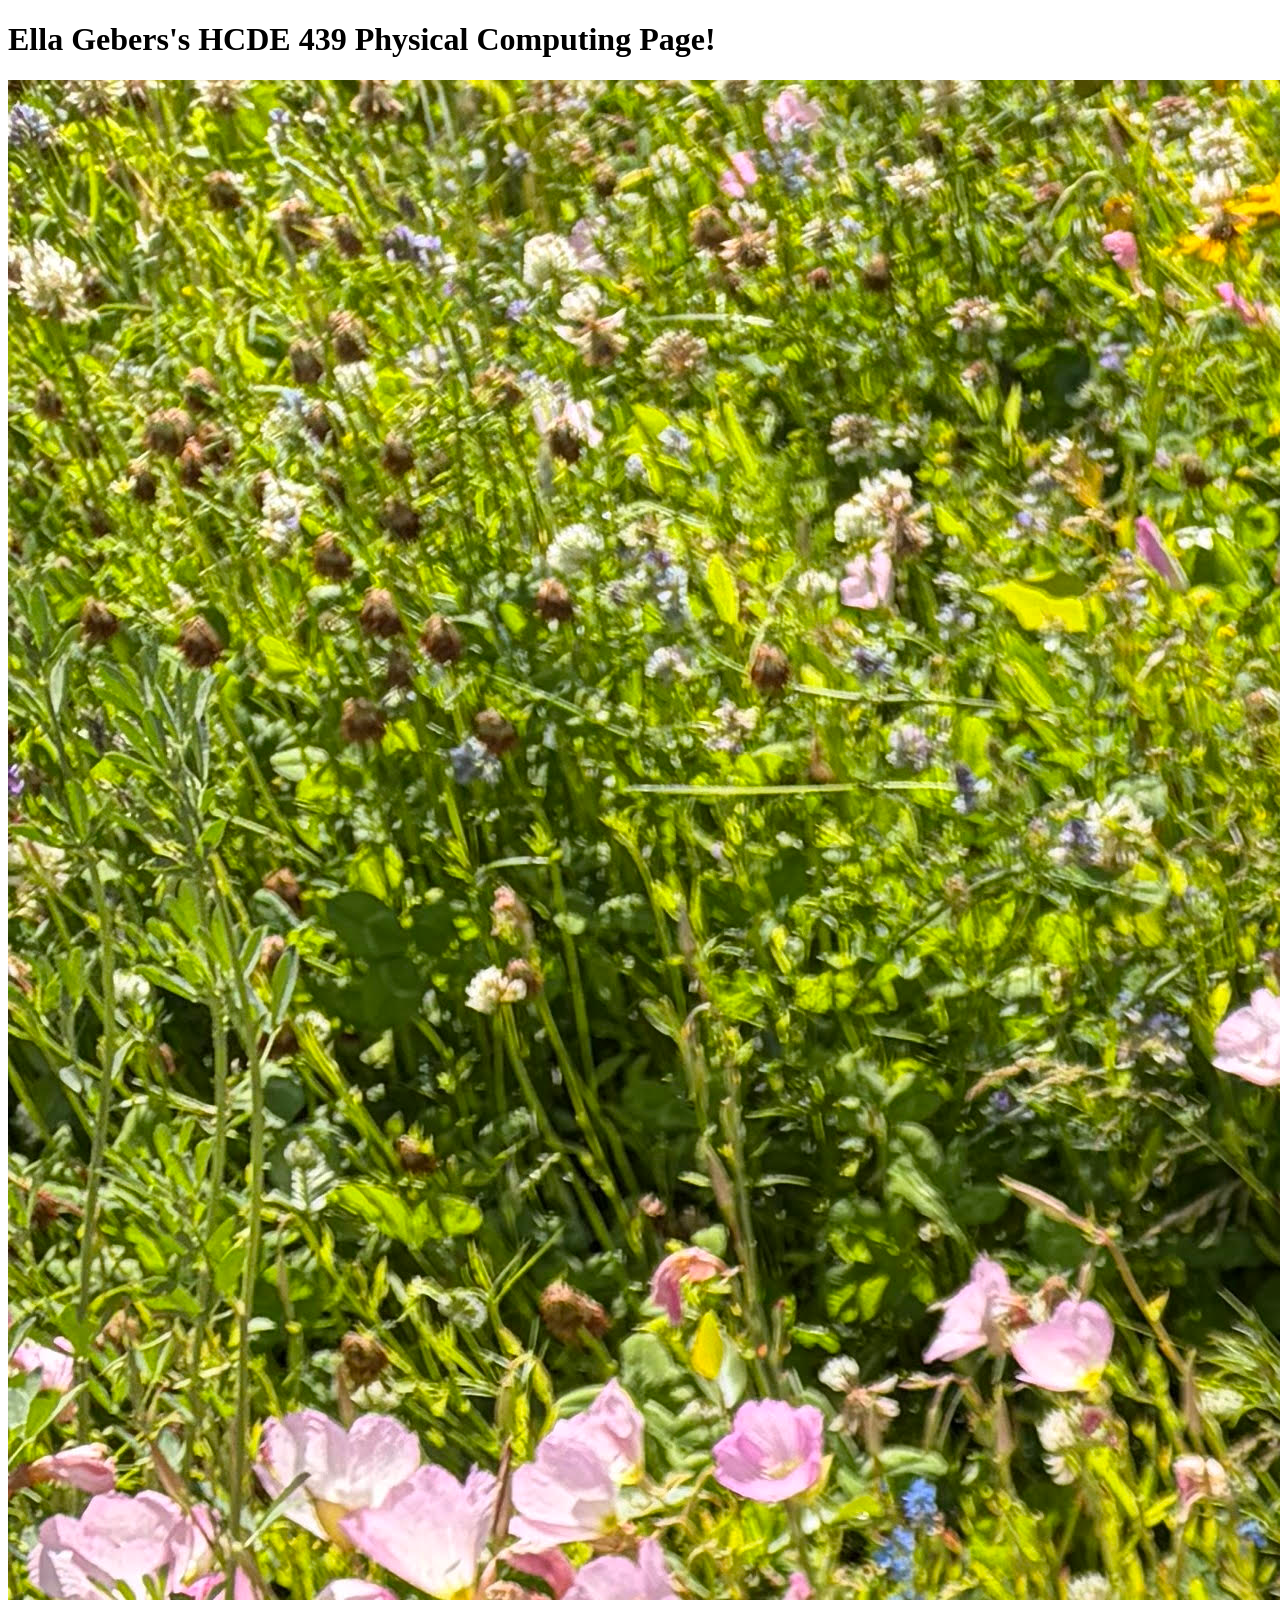
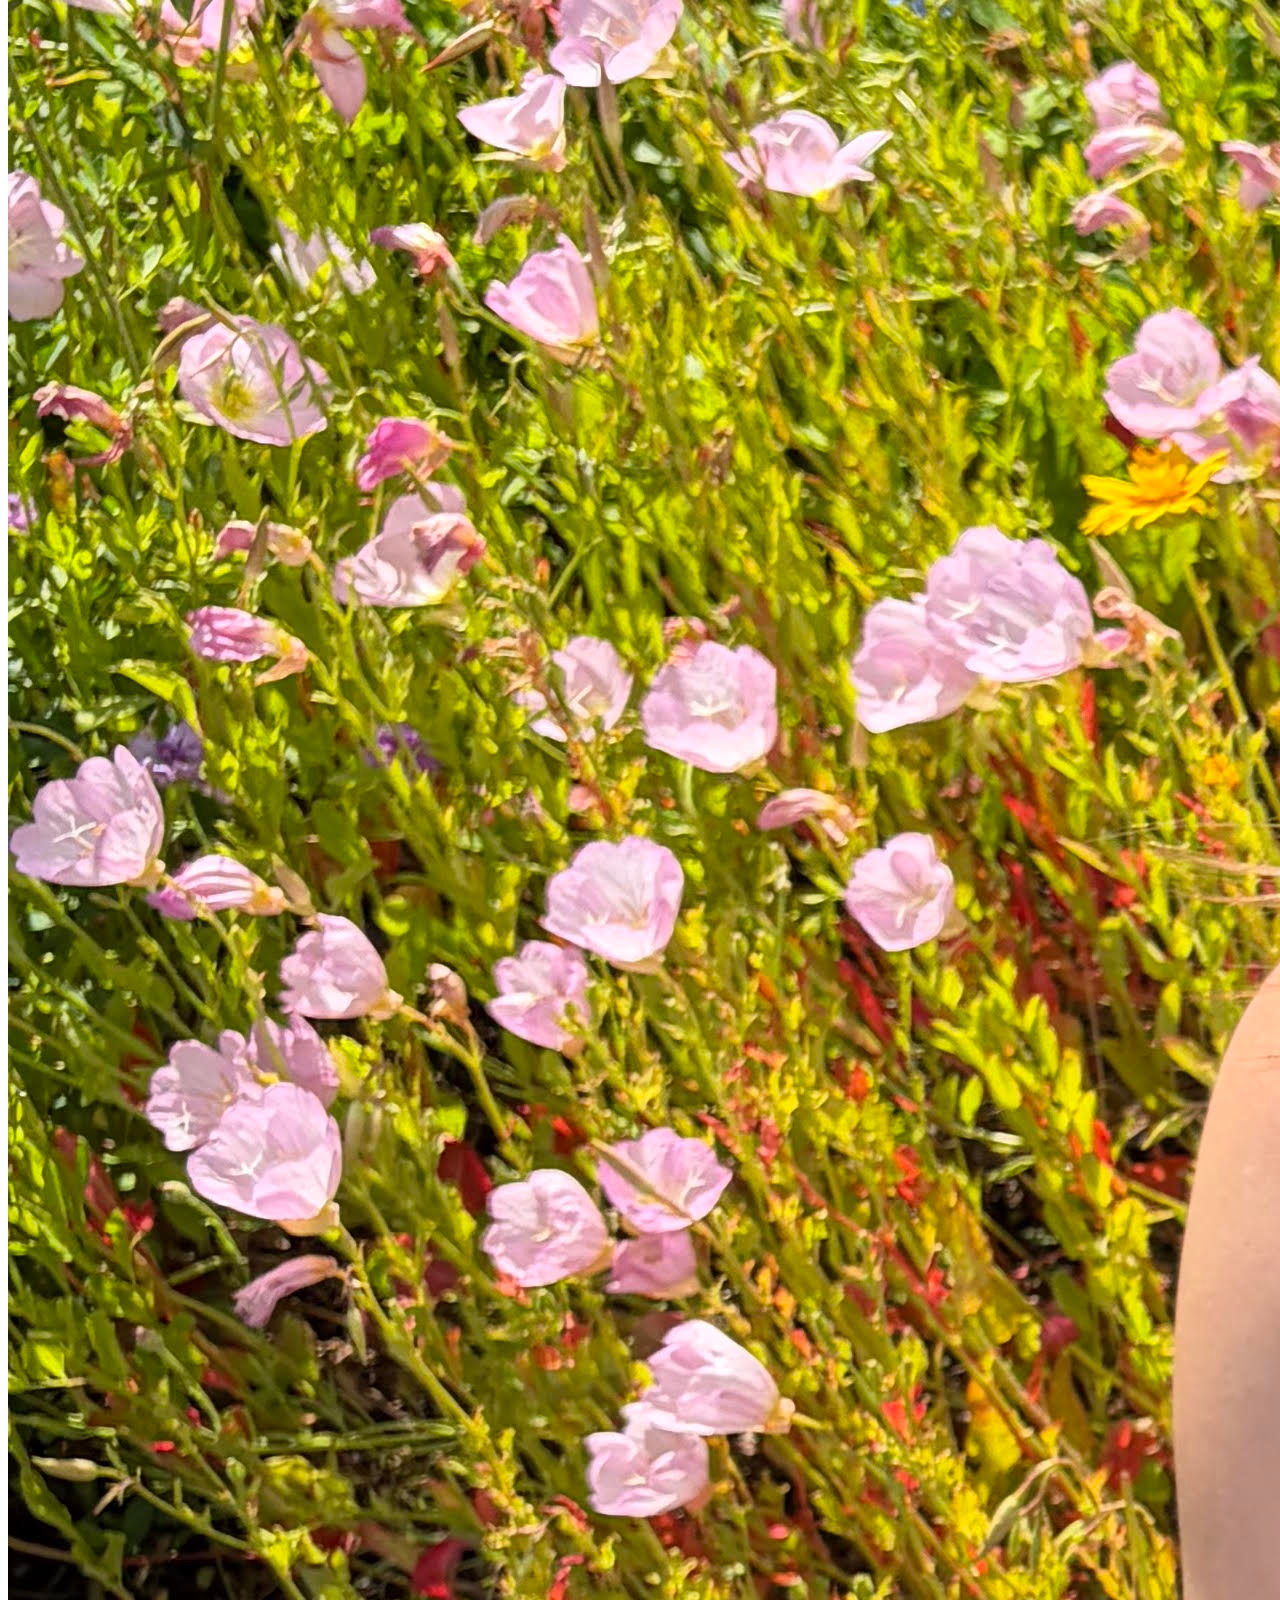
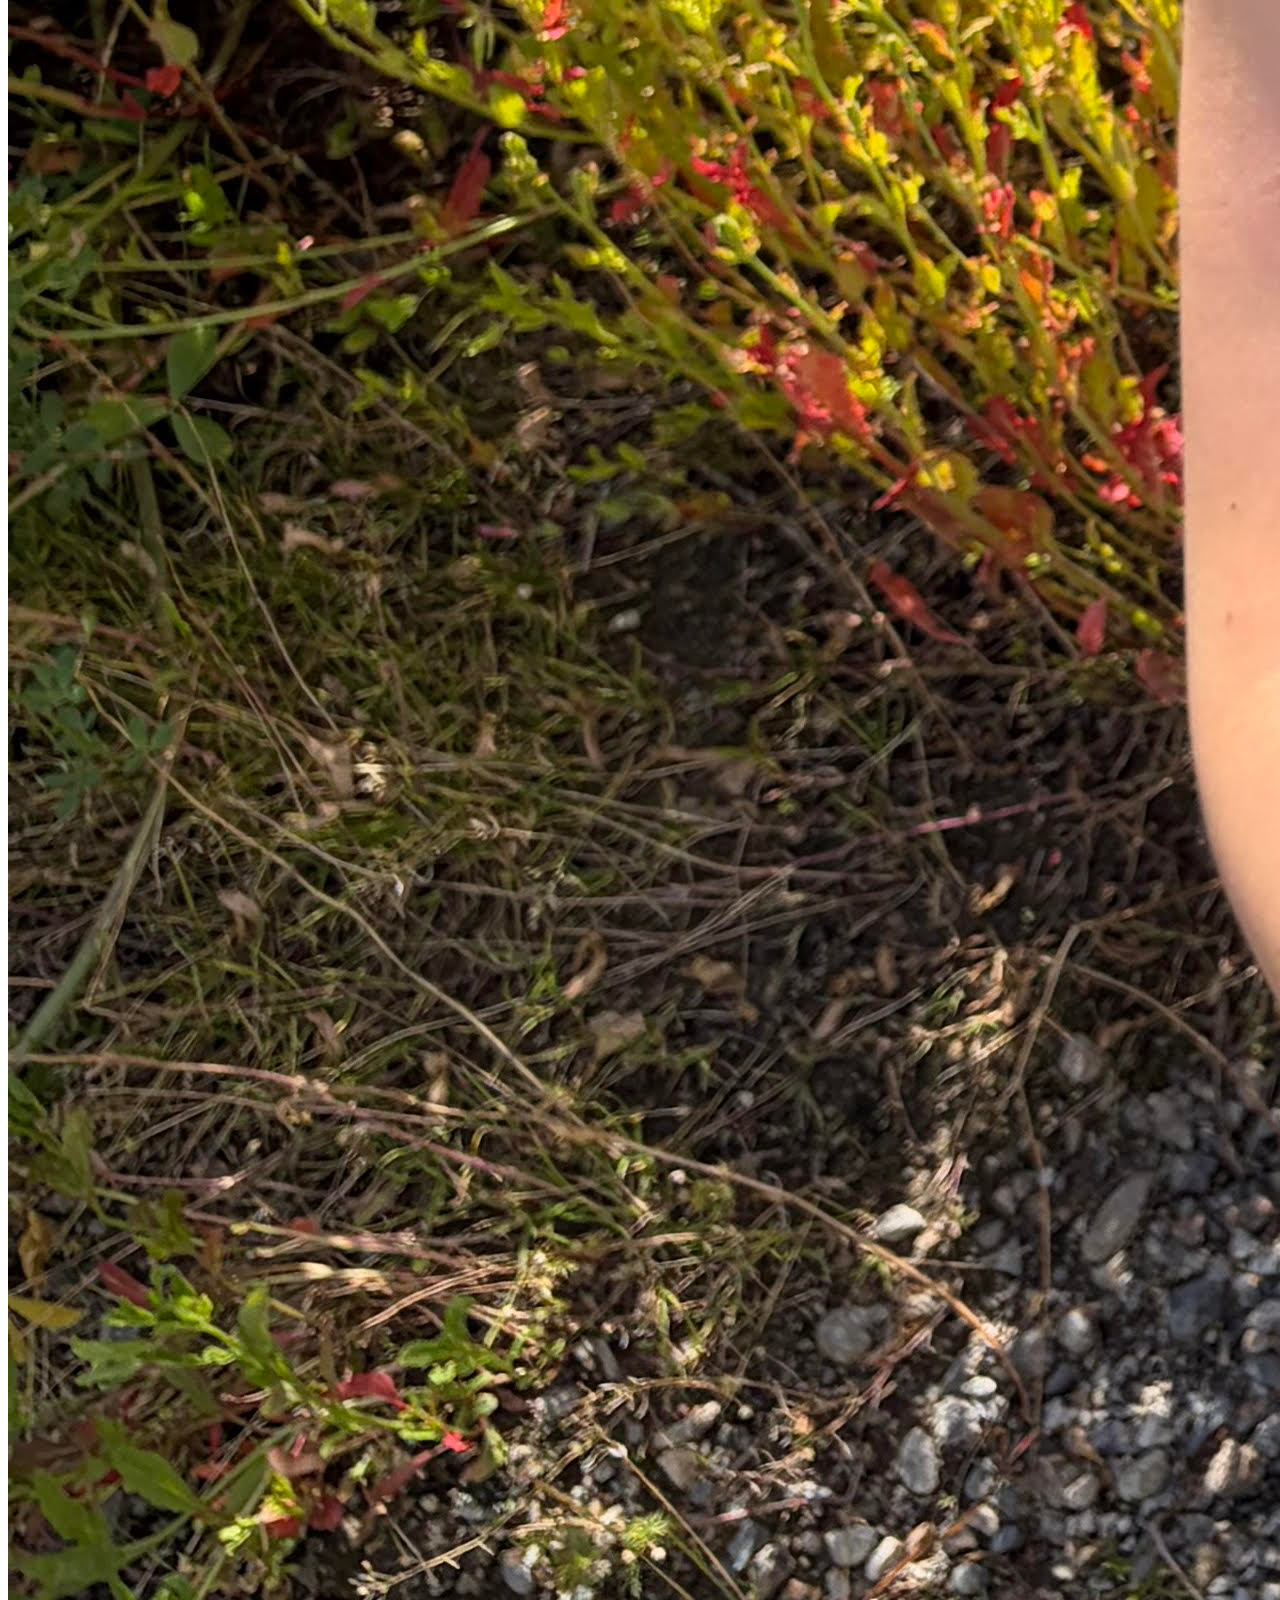
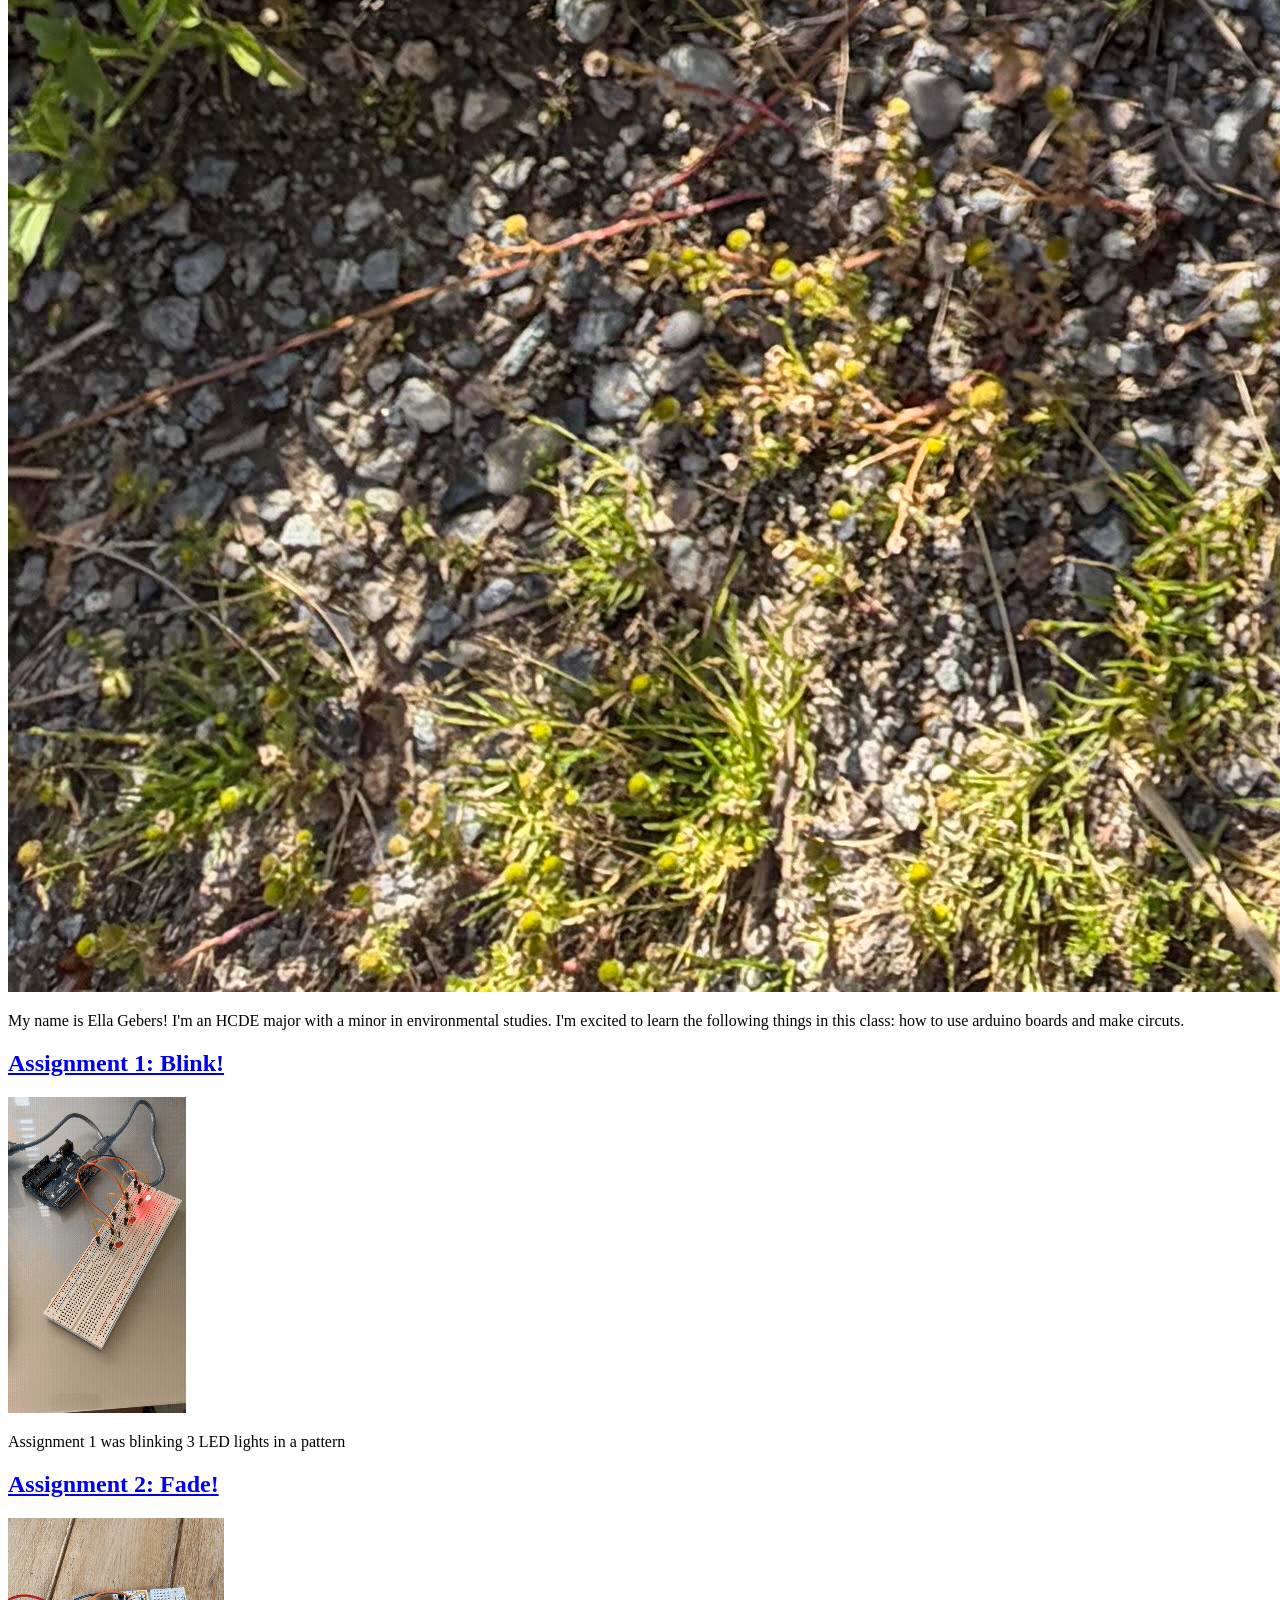
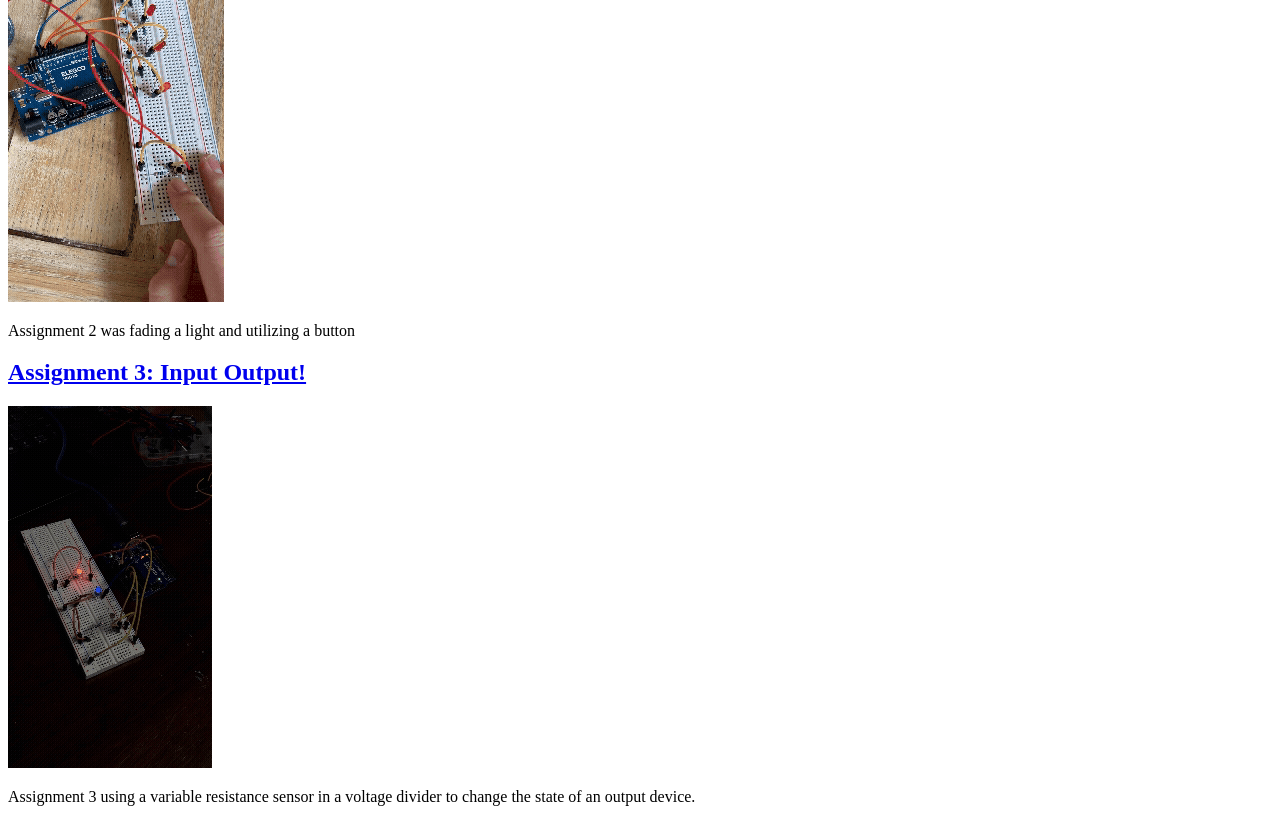
==== docs/index.html @ c9f8b769 "fixed gif" ====
<!DOCTYPE html>
<html>
  <head>
    <meta charset="utf-8" />
    <meta name="viewport" content="width=device-width, maximum-scale=1.0" />

    <title>Ella Gebers's HCDE 439 Physical Computing Page!</title>

    <link href="style.css" rel="stylesheet" />
  </head>
  <body>
    <h1>Ella Gebers's HCDE 439 Physical Computing Page!</h1>

    <div class="header">
      <img src="ellagebers.jpg" />
      <p>
        My name is Ella Gebers! I'm an HCDE major with a minor in environmental studies. 
        I'm excited to learn the following things in this class: how to use arduino boards and make circuts.
      </p>
    </div>

    <div class="grid">
      <div class="assignment">
        <a href="a1.html">
          <h2>Assignment 1: Blink!</h2>
          <img src="A1circut.gif" />
        </a>
        <p>Assignment 1 was blinking 3 LED lights in a pattern</p>
      </div>

      <div class="assignment">
        <a href="a2.html">
          <h2>Assignment 2: Fade!</h2>
          <img src="A2Circut.gif" />
        </a>
        <p>Assignment 2 was fading a light and utilizing a button</p>
      </div>

      <div class="assignment">
        <a href="a3.html">
          <h2>Assignment 3: Input Output!</h2>
          <img src="A3CircutVideo.gif" />
        </a>
        <p>Assignment 3 using a variable resistance sensor in a 
          voltage divider to change the state of an output device.</p>
      </div>
    </div>
  </body>
</html>
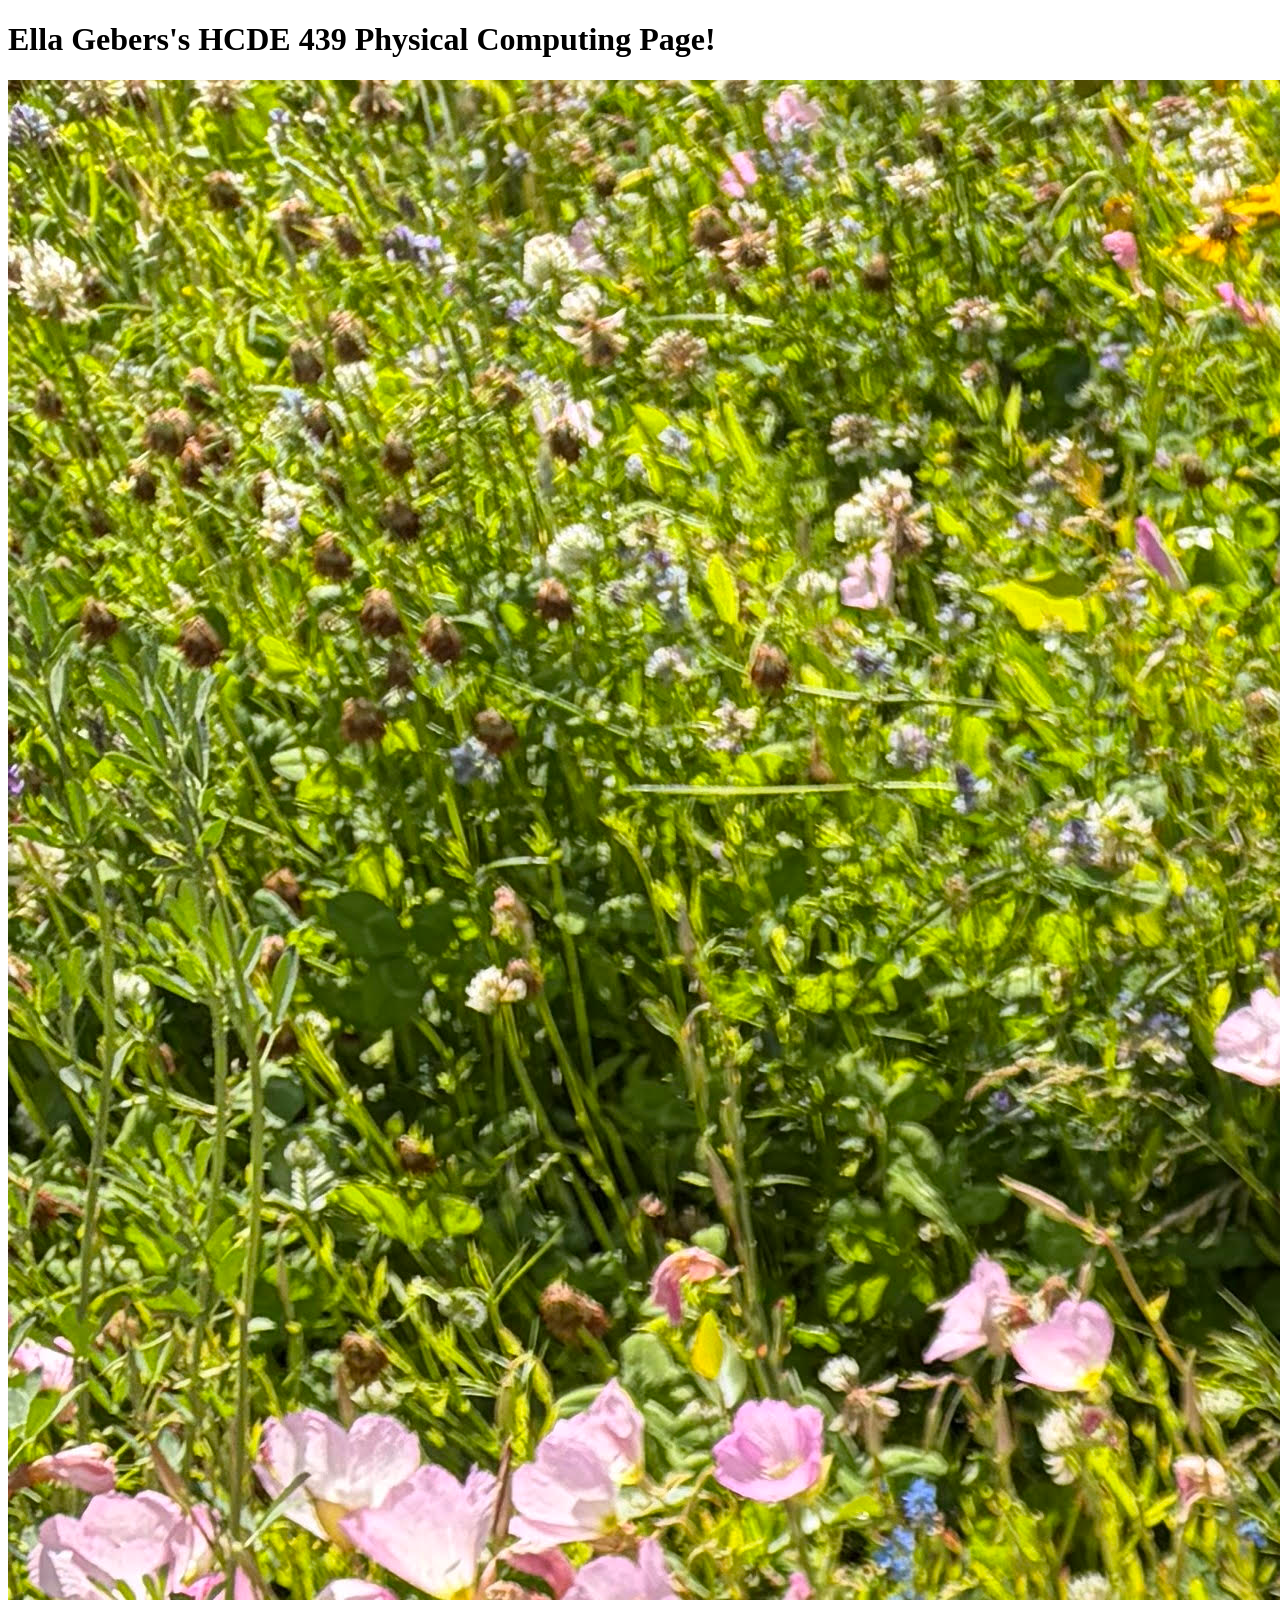
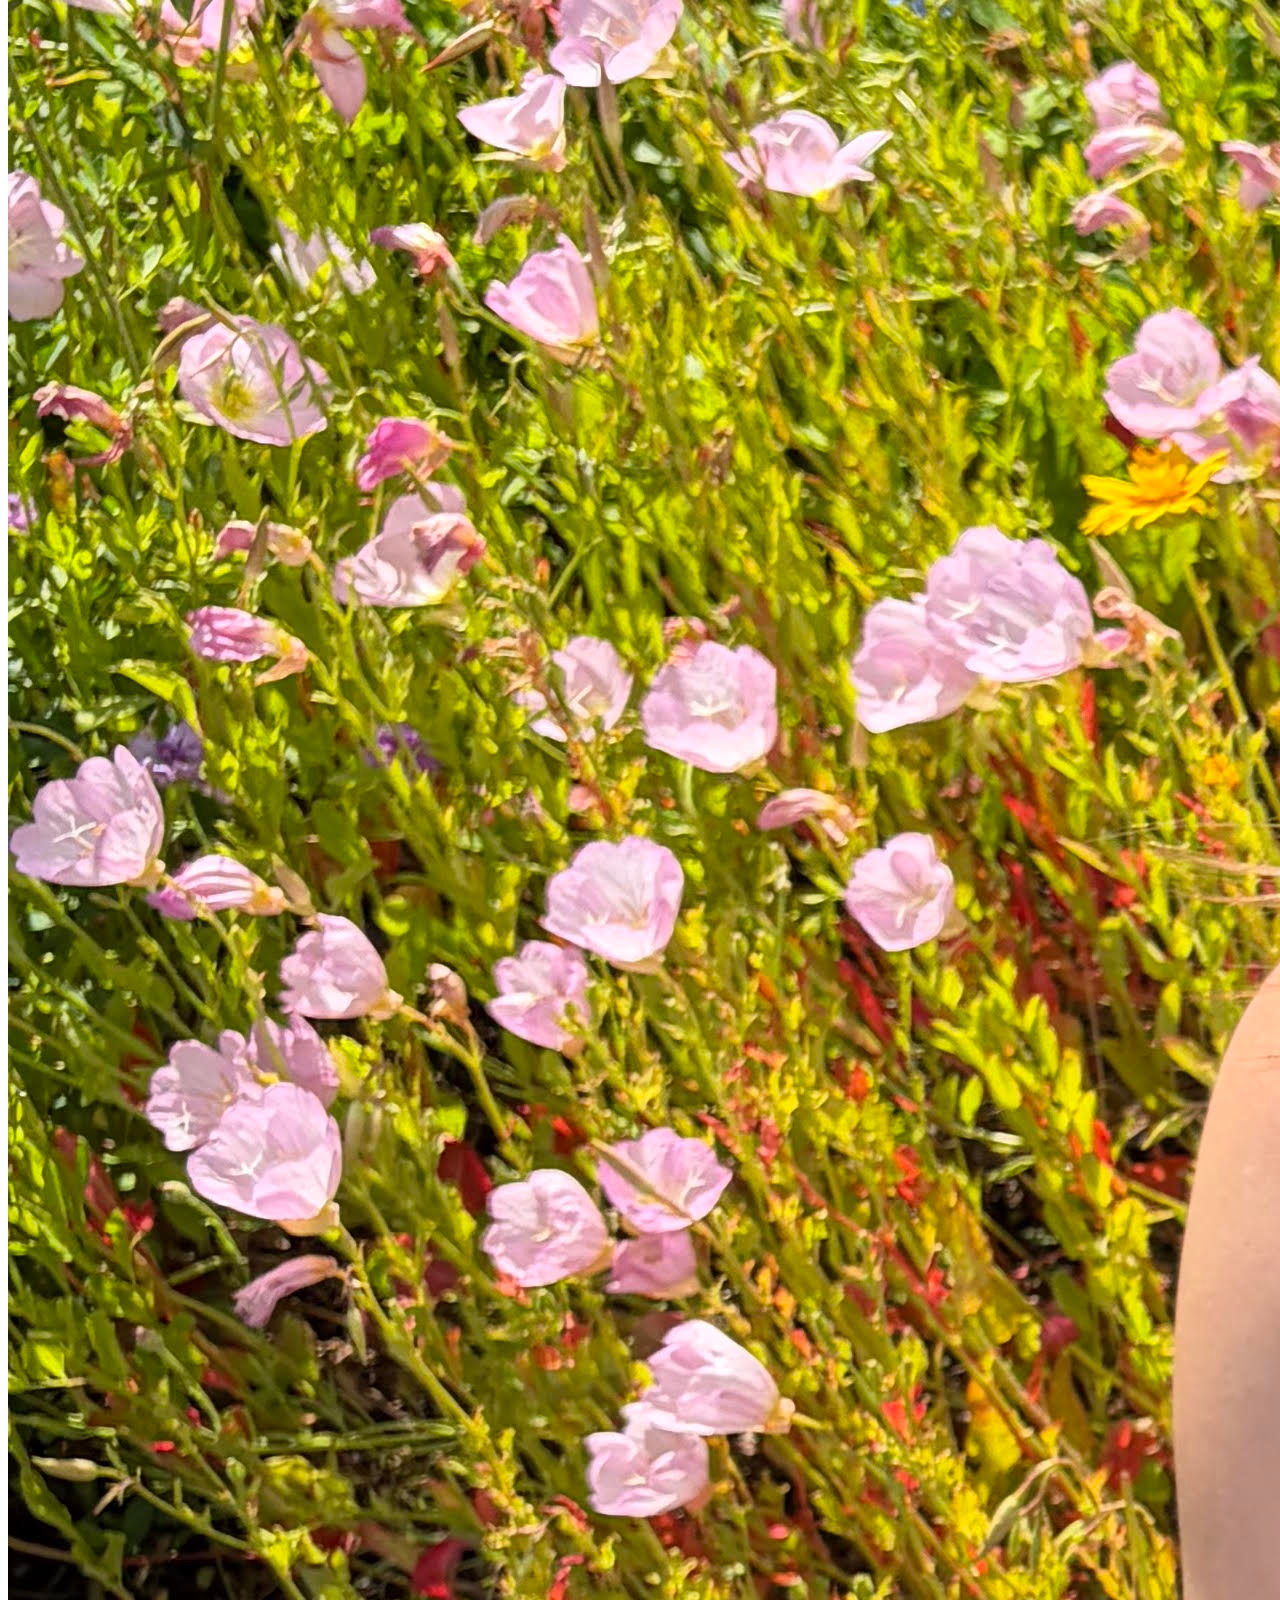
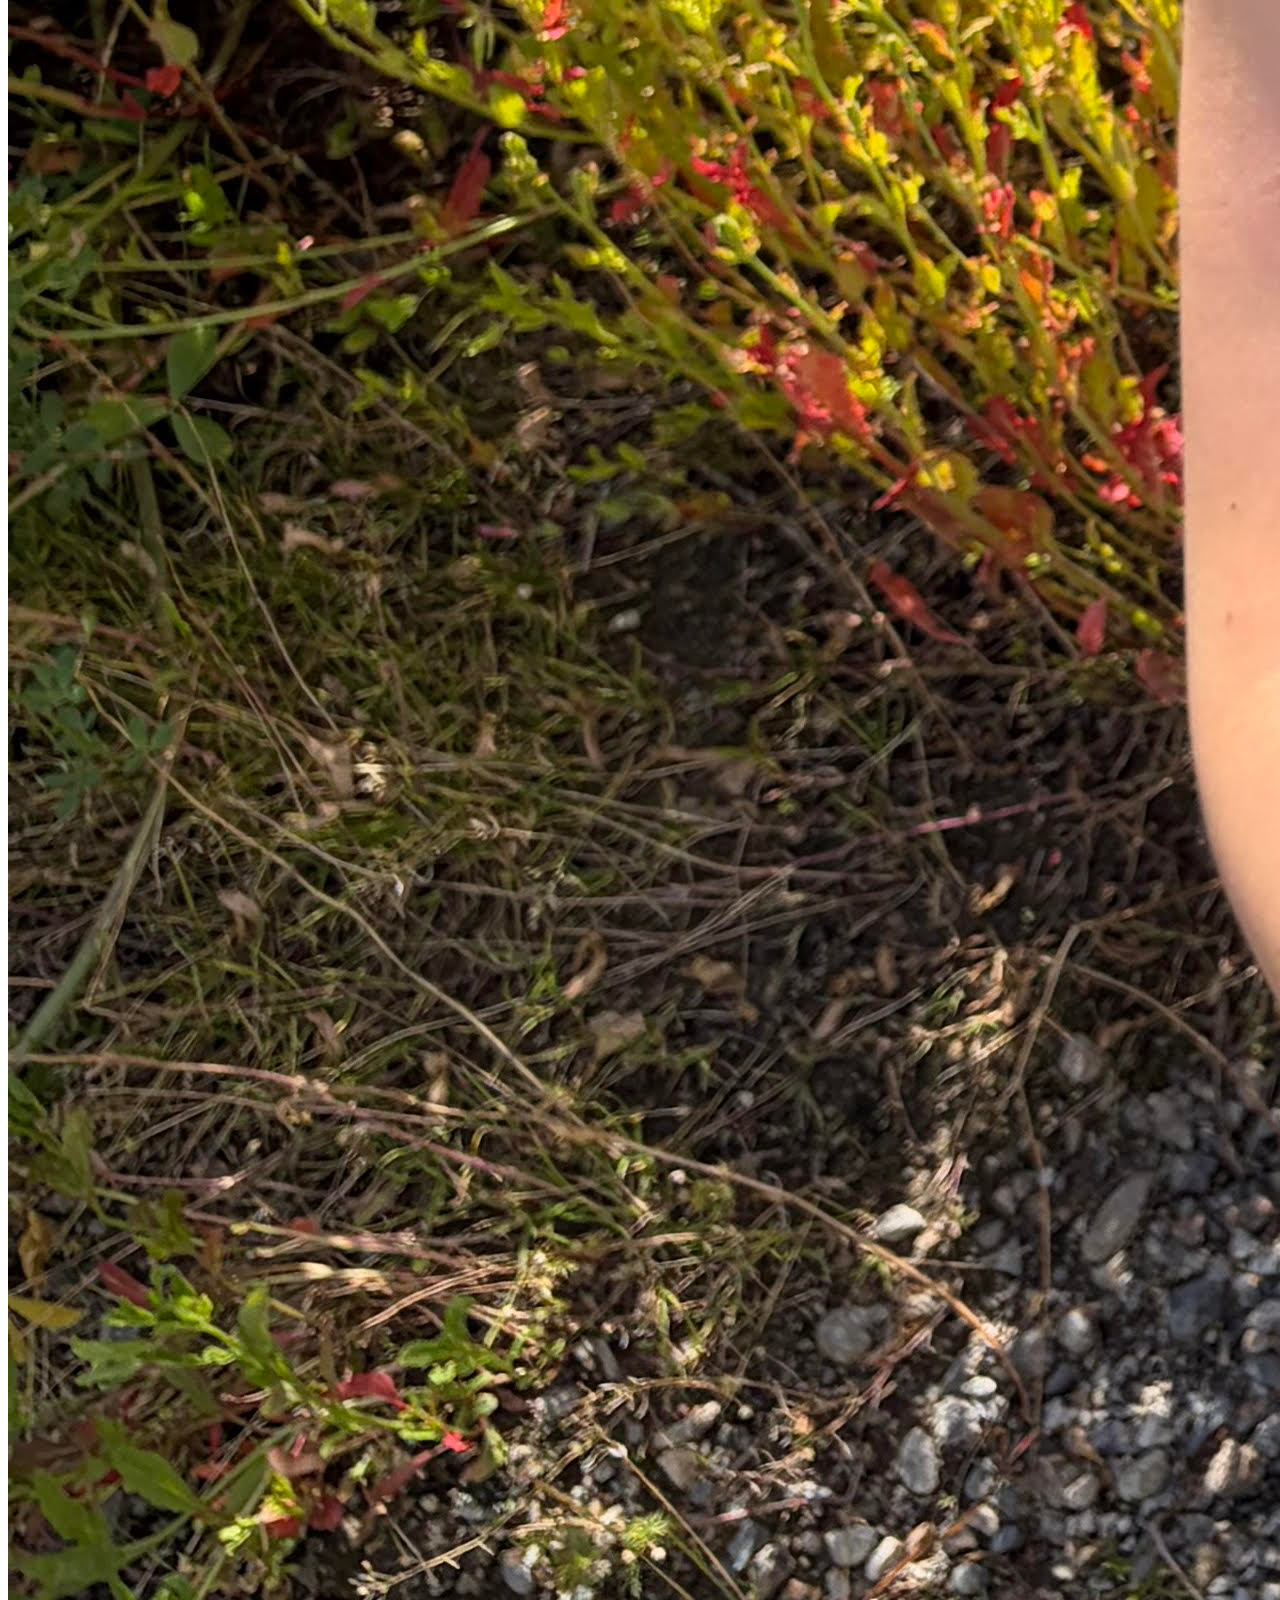
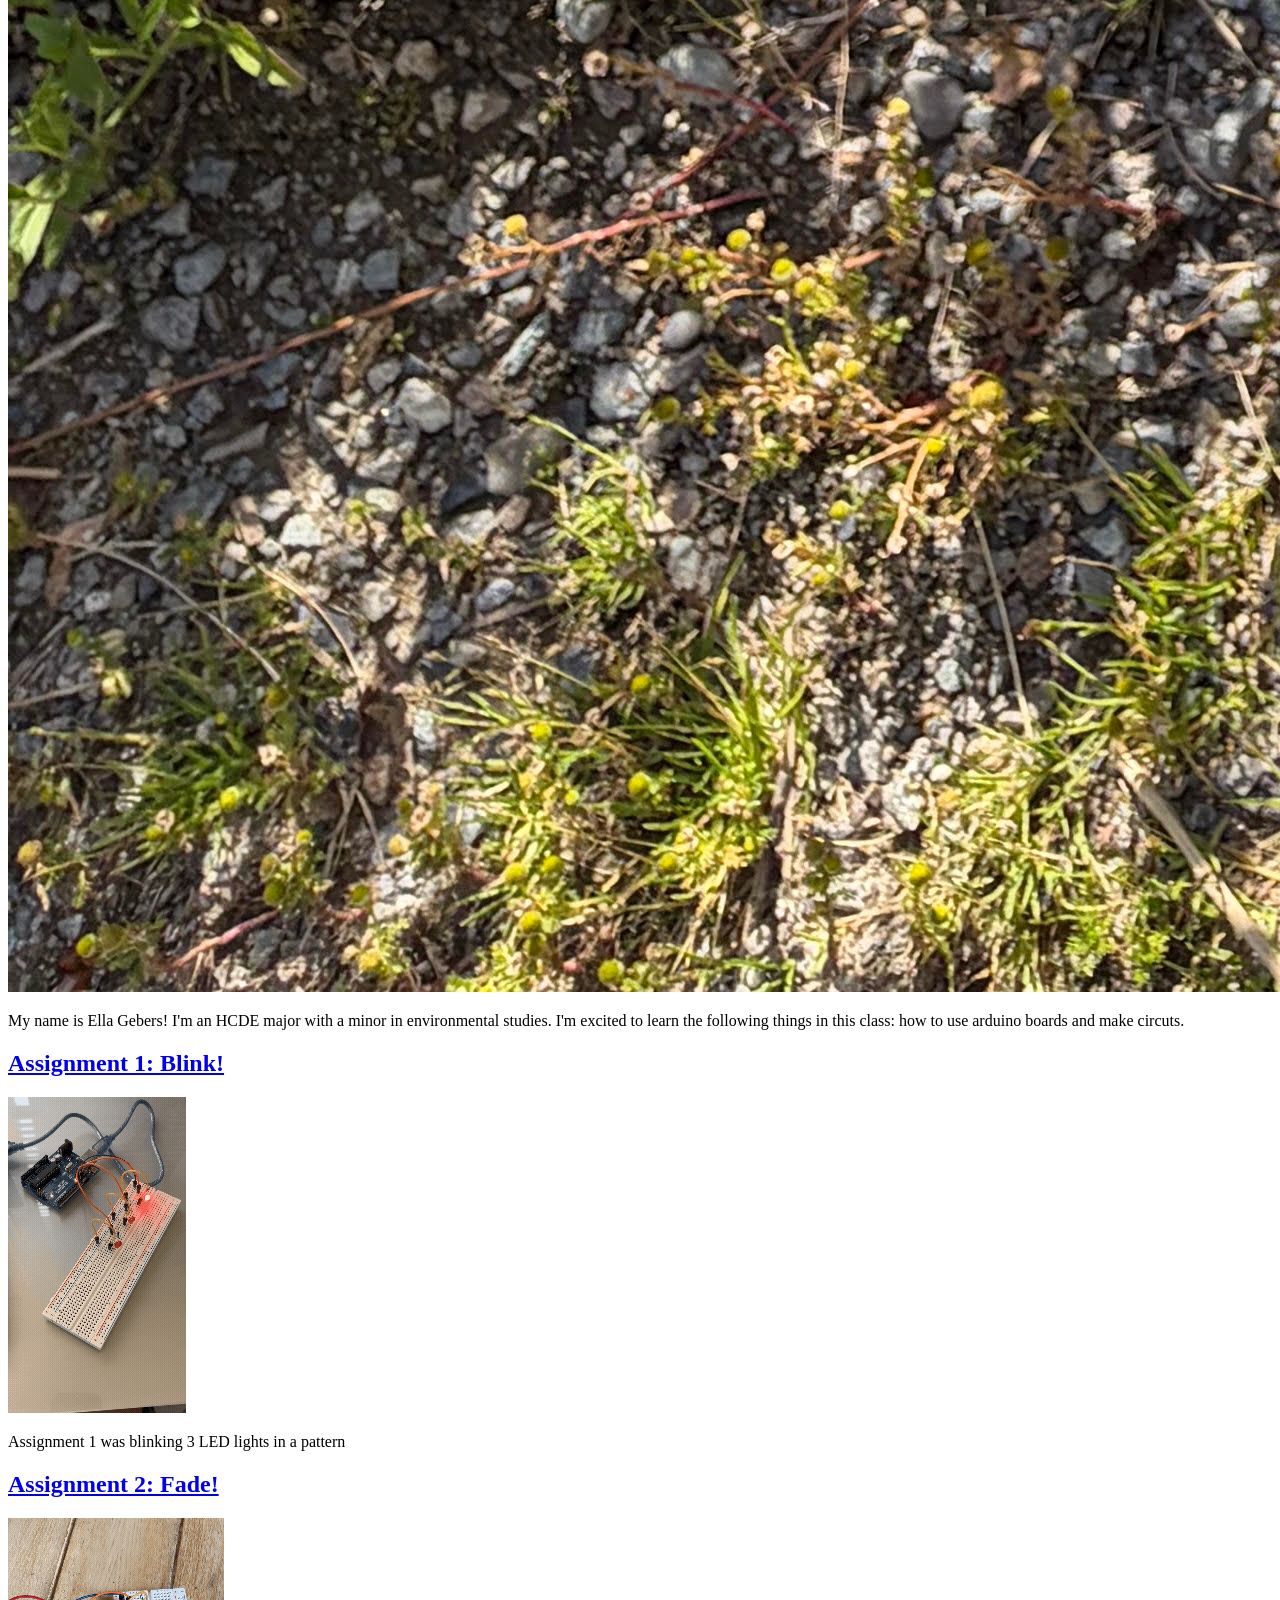
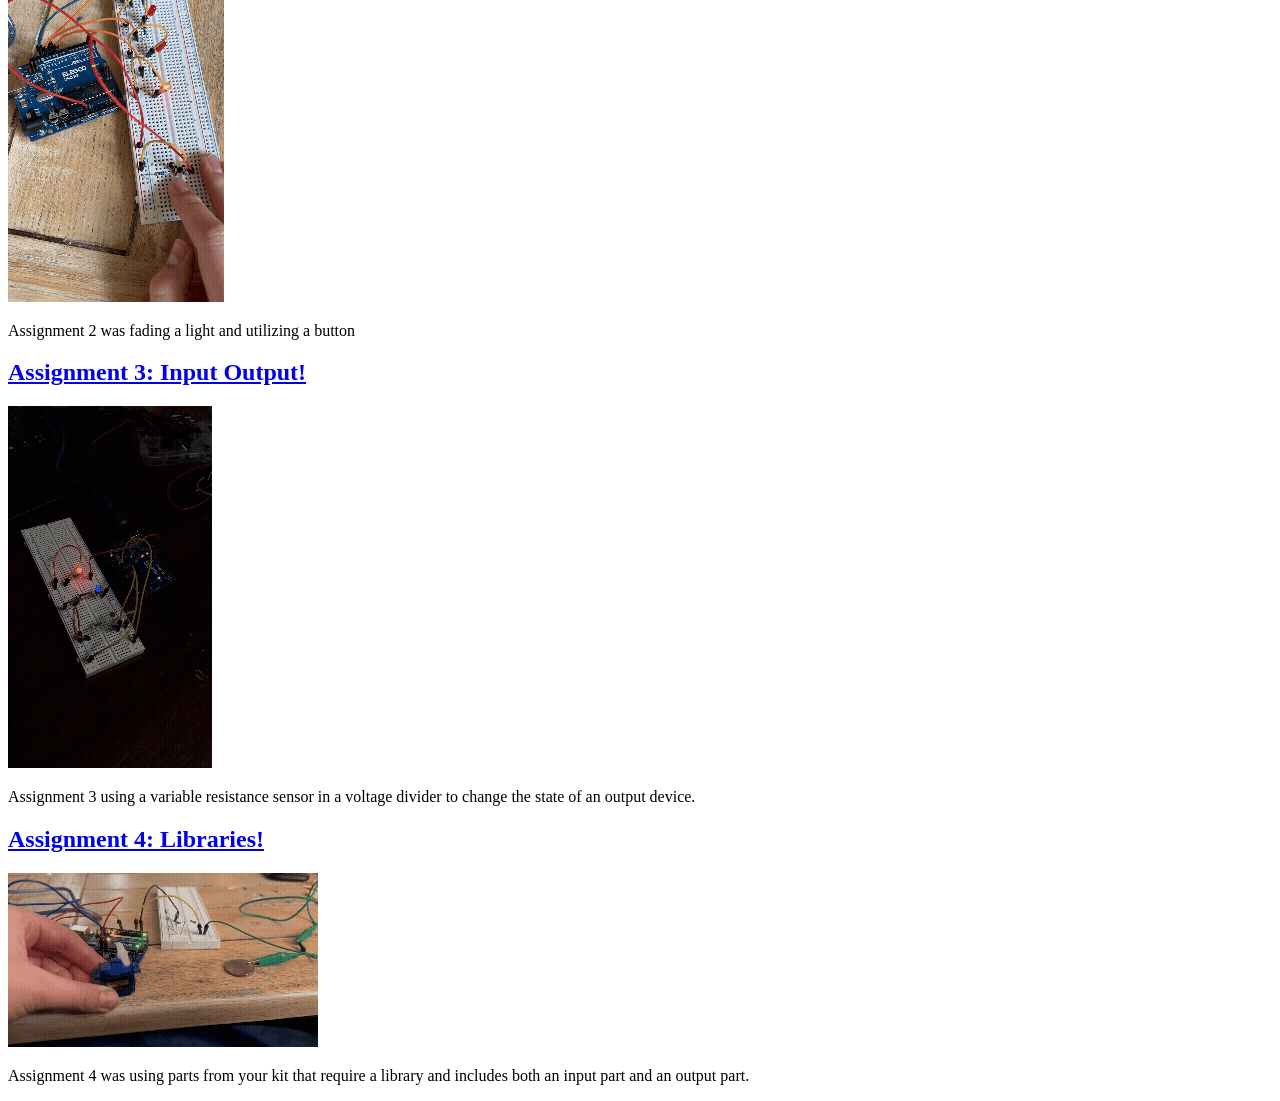
==== commit fcb1ae26: "A4 assignment" ====
--- a/docs/index.html
+++ b/docs/index.html
@@ -44,6 +44,15 @@
         <p>Assignment 3 using a variable resistance sensor in a 
           voltage divider to change the state of an output device.</p>
       </div>
+
+      <div class="assignment">
+        <a href="a4.html">
+          <h2>Assignment 4: Libraries!</h2>
+          <img src="A4CircutVideo.gif" />
+        </a>
+        <p>Assignment 4 was using parts from your kit that require a library 
+          and includes both an input part and an output part. 
+      </div>
     </div>
   </body>
 </html>
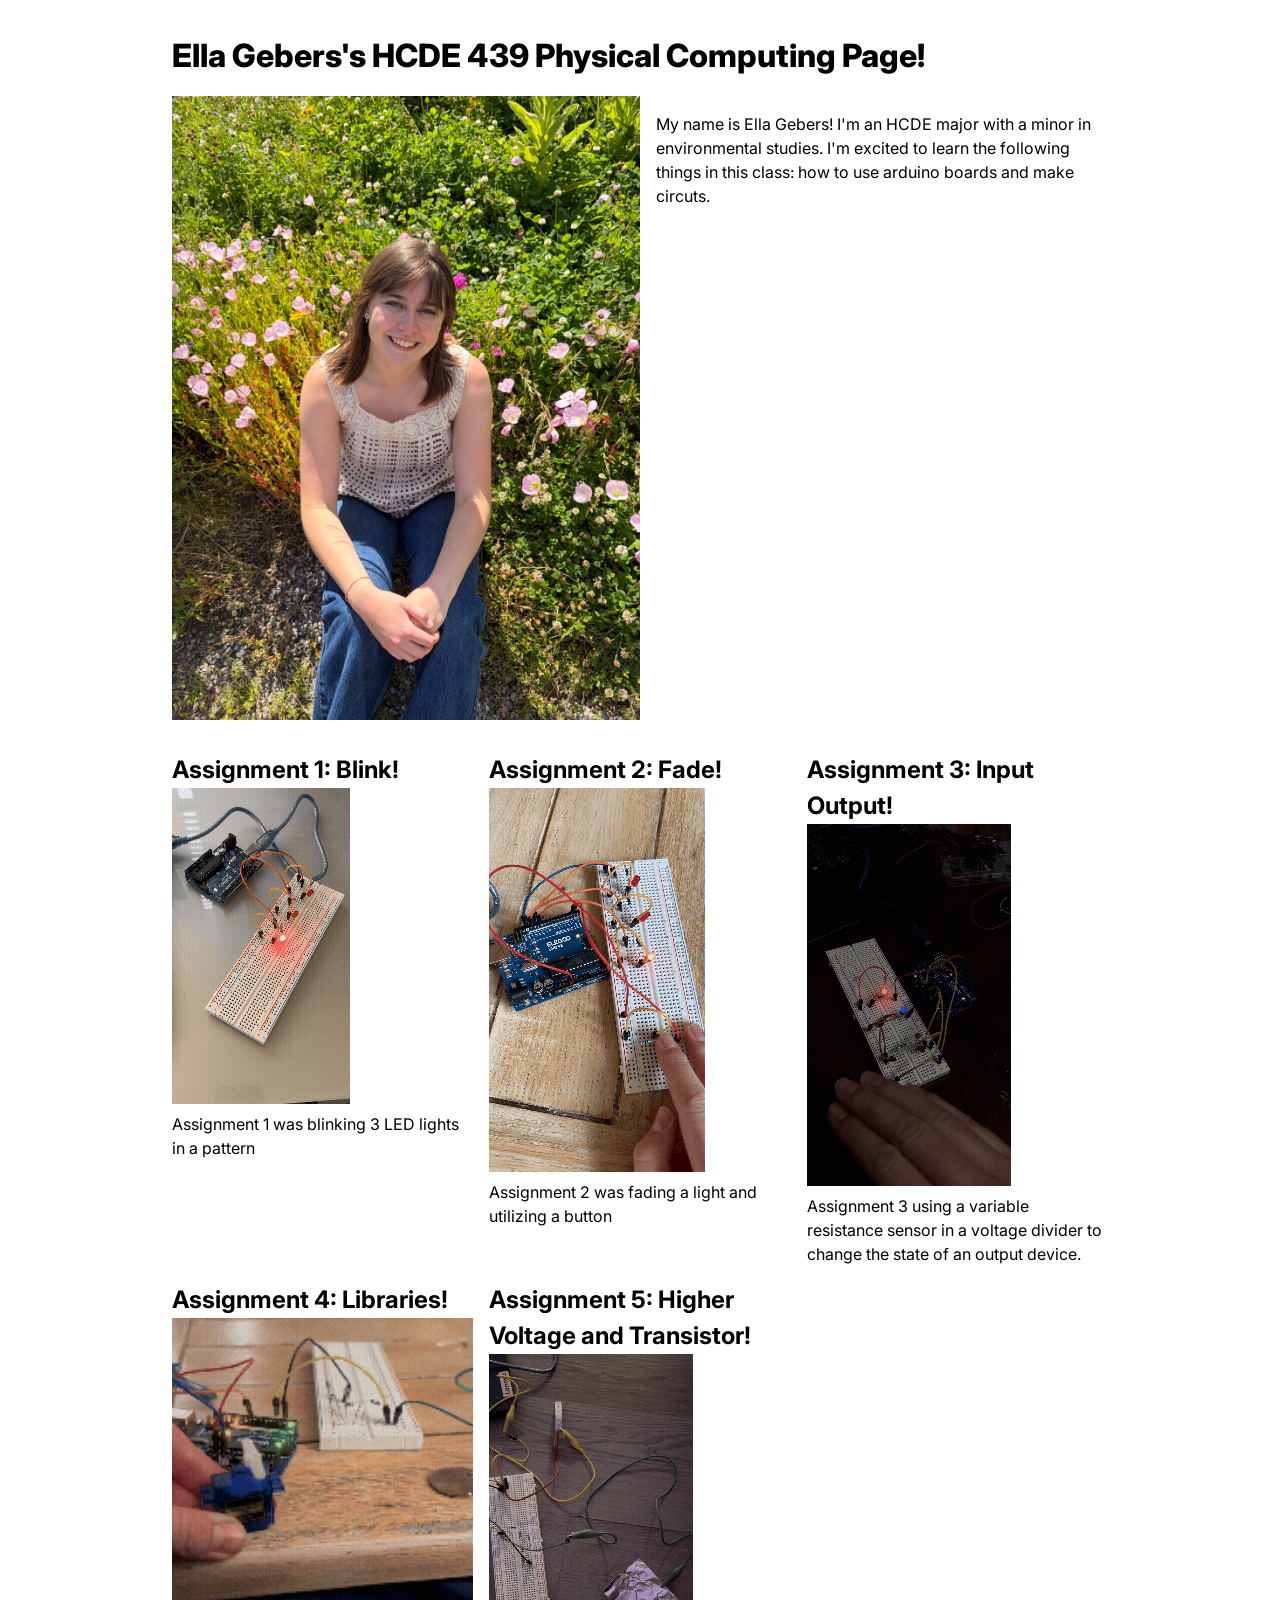
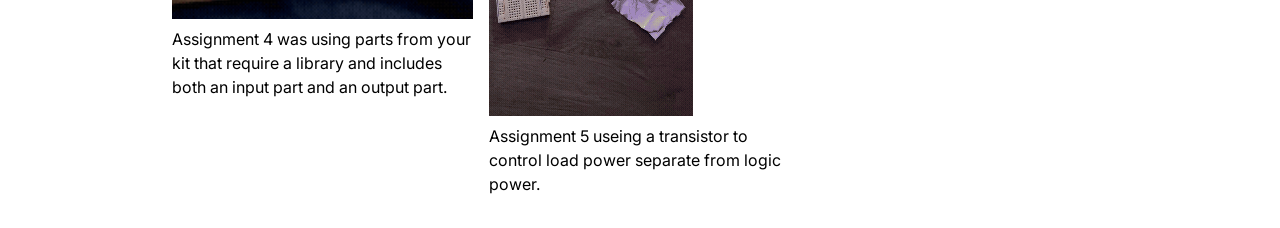
==== commit 899334fe: "editing homepage" ====
--- a/docs/index.html
+++ b/docs/index.html
@@ -53,6 +53,14 @@
         <p>Assignment 4 was using parts from your kit that require a library 
           and includes both an input part and an output part. 
       </div>
+
+      <div class="assignment">
+        <a href="a5.html">
+          <h2>Assignment 5: Higher Voltage and Transistor!</h2>
+          <img src="A5CircuitVideo.gif" />
+        </a>
+        <p>Assignment 5 useing a transistor to control load power separate from logic power. 
+      </div>
     </div>
   </body>
 </html>
--- a/docs/style.css
+++ b/docs/style.css
@@ -0,0 +1,81 @@
+@import url("https://fonts.googleapis.com/css2?family=Inter:wght@100;200;300;400;500;600;700;800;900&display=swap");
+
+*,
+*::before,
+*::after {
+  box-sizing: border-box;
+}
+
+* {
+  margin: 0;
+}
+
+p {
+  margin-top: 1em;
+}
+
+p + p {
+  margin-top: 1em;
+}
+
+img,
+picture,
+video,
+canvas,
+svg {
+  display: block;
+  max-width: 100%;
+}
+
+body {
+  font-family: "Inter", sans-serif;
+  line-height: 1.5;
+  -webkit-font-smoothing: antialiased;
+  max-width: 1000px;
+  padding: 2em;
+  margin: auto;
+}
+
+h1 {
+  font-weight: 800;
+}
+
+h2 {
+  font-weight: 700;
+}
+
+.header {
+  display: flex;
+  gap: 1em;
+  margin-top: 1em;
+}
+
+.header img {
+  width: 50%;
+  object-fit: cover;
+}
+
+.grid {
+  display: grid;
+  grid-template-columns: repeat(auto-fit, minmax(250px, 1fr));
+  gap: 1em;
+  margin-top: 2em;
+}
+
+.assignment a {
+  color: #000;
+  text-decoration: none;
+}
+
+.assignment a:hover {
+  color: #f06;
+}
+
+.assignment img {
+  aspect-ratio: 1;
+  object-fit: cover;
+}
+
+.assignment p {
+  margin-top: 0.5em;
+}
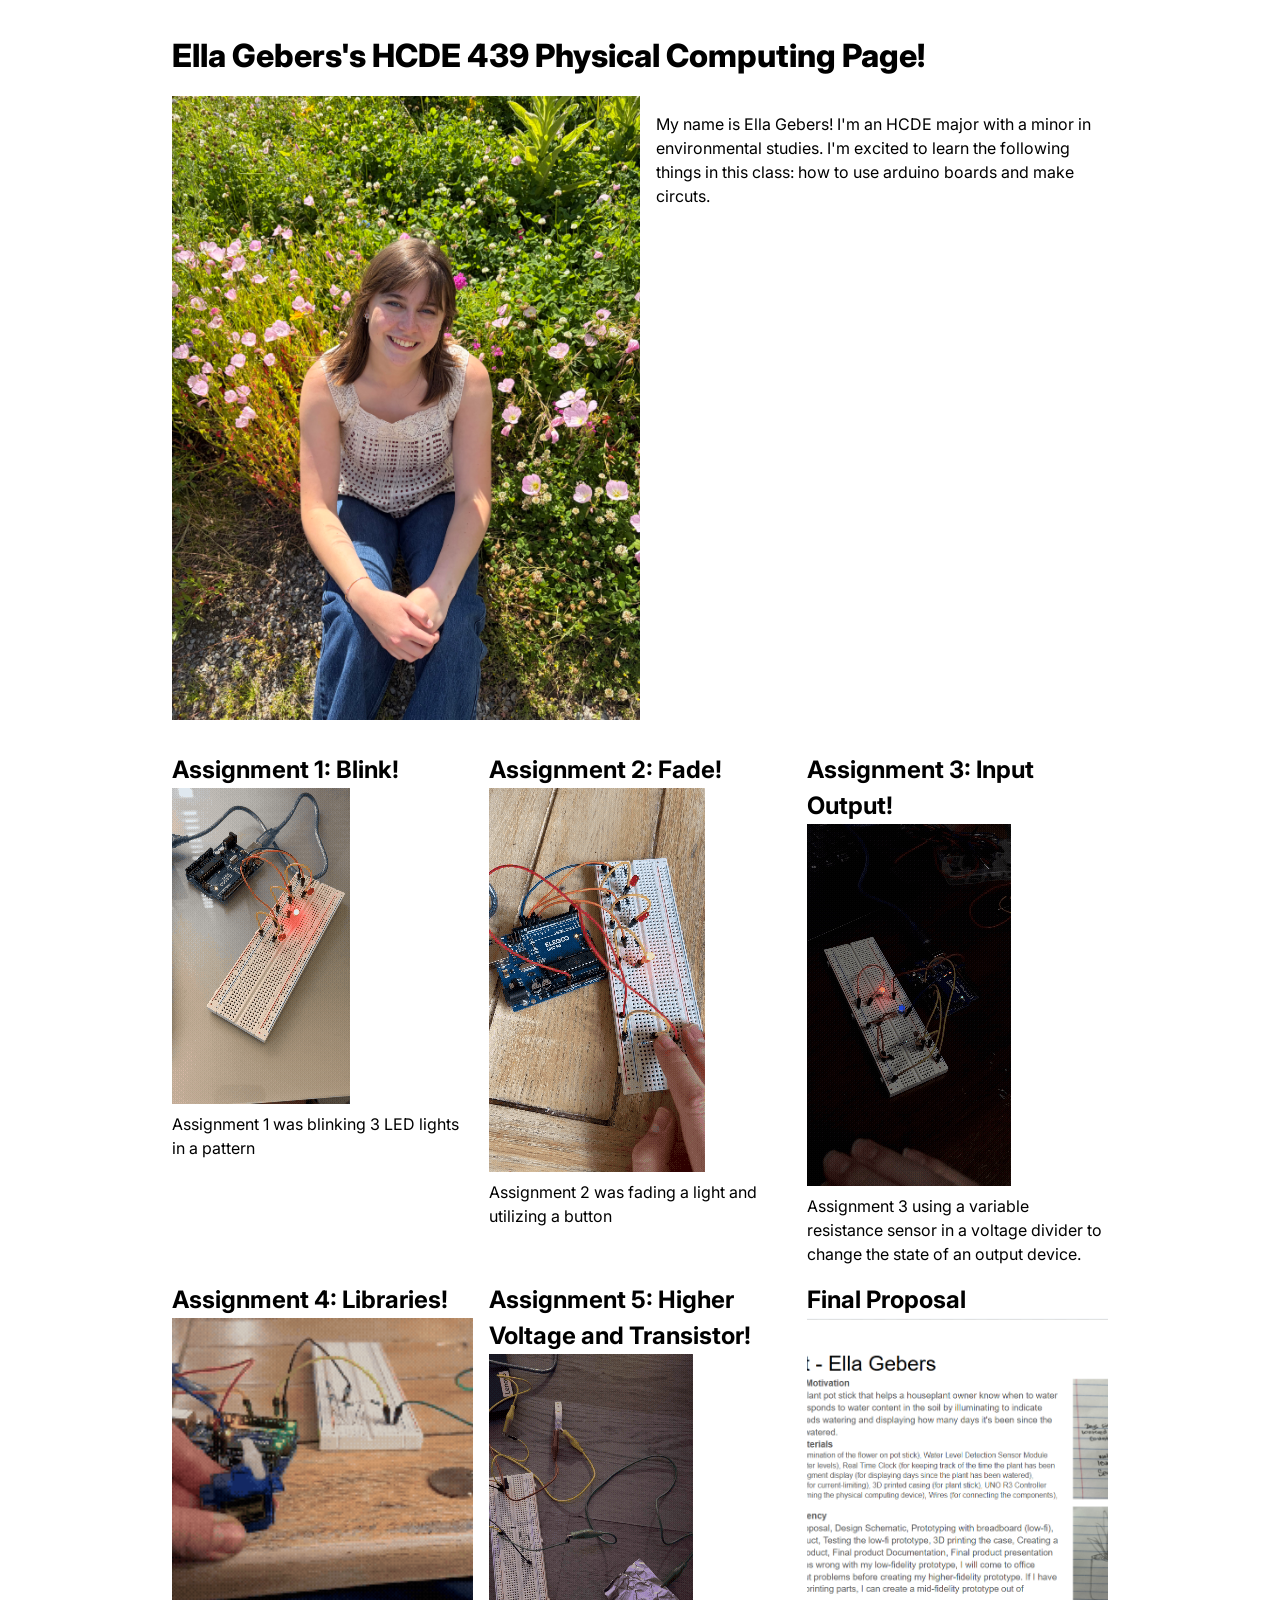
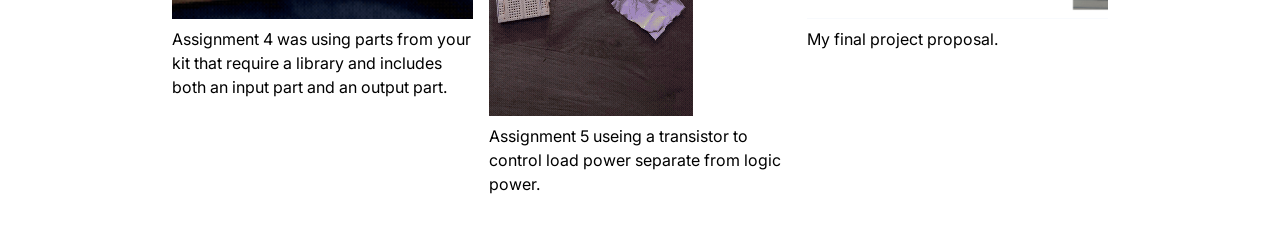
==== commit bb853a90: "final project proposal" ====
--- a/docs/index.html
+++ b/docs/index.html
@@ -61,6 +61,14 @@
         </a>
         <p>Assignment 5 useing a transistor to control load power separate from logic power. 
       </div>
+
+      <div class="assignment">
+        <a href="final.htm">
+          <h2>Final Proposal</h2>
+          <img src="Proposal.png" />
+        </a>
+        <p>My final project proposal.</p>
+      </div>
     </div>
   </body>
 </html>
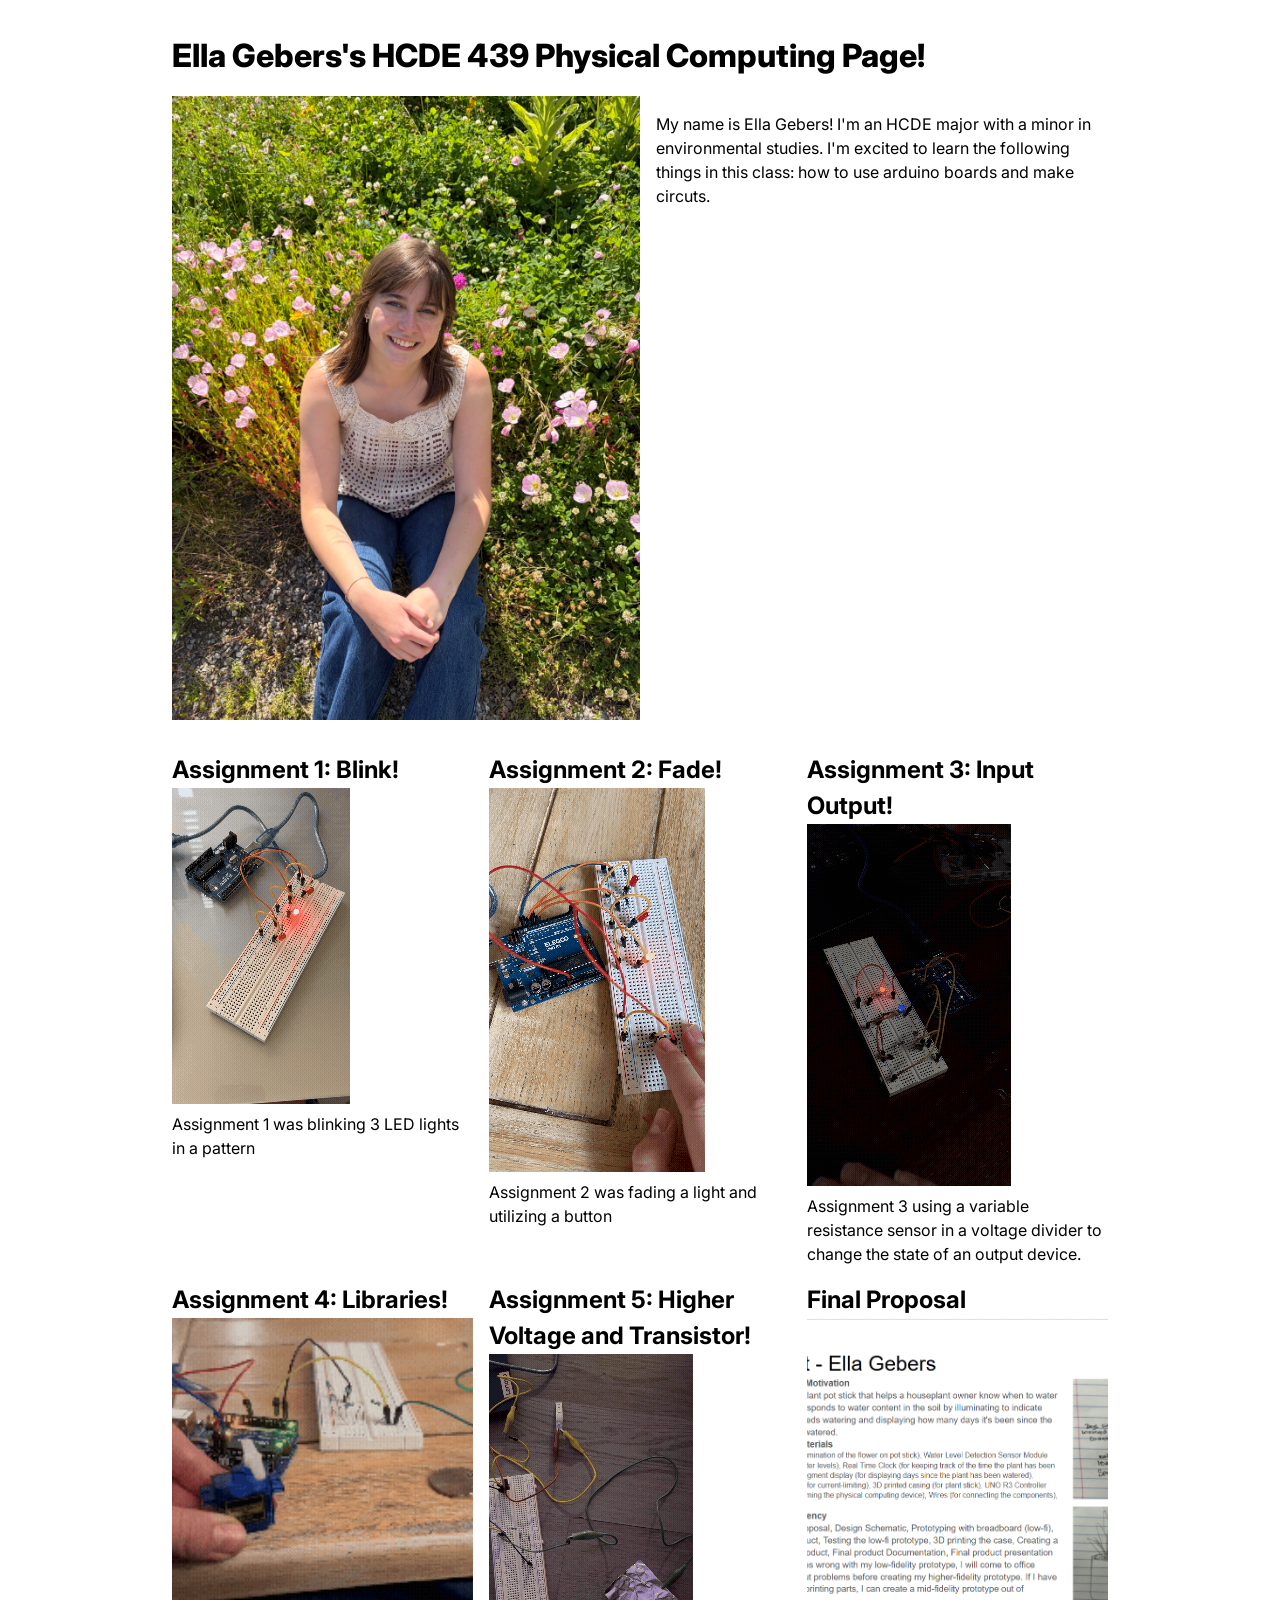
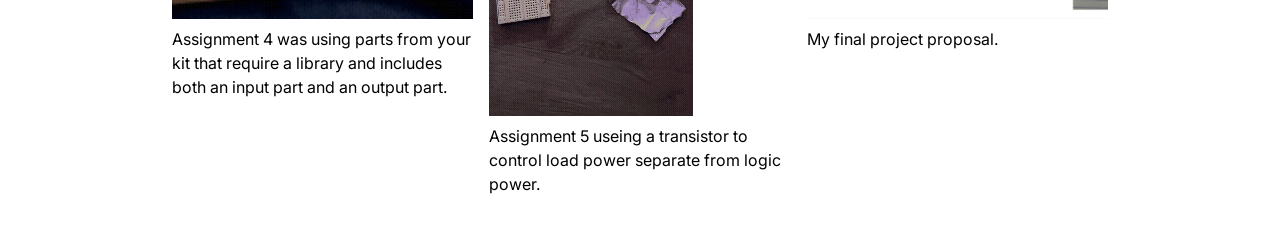
==== commit 06899c03: "fixed linked" ====
--- a/docs/index.html
+++ b/docs/index.html
@@ -63,7 +63,7 @@
       </div>
 
       <div class="assignment">
-        <a href="final.htm">
+        <a href="final.html">
           <h2>Final Proposal</h2>
           <img src="Proposal.png" />
         </a>
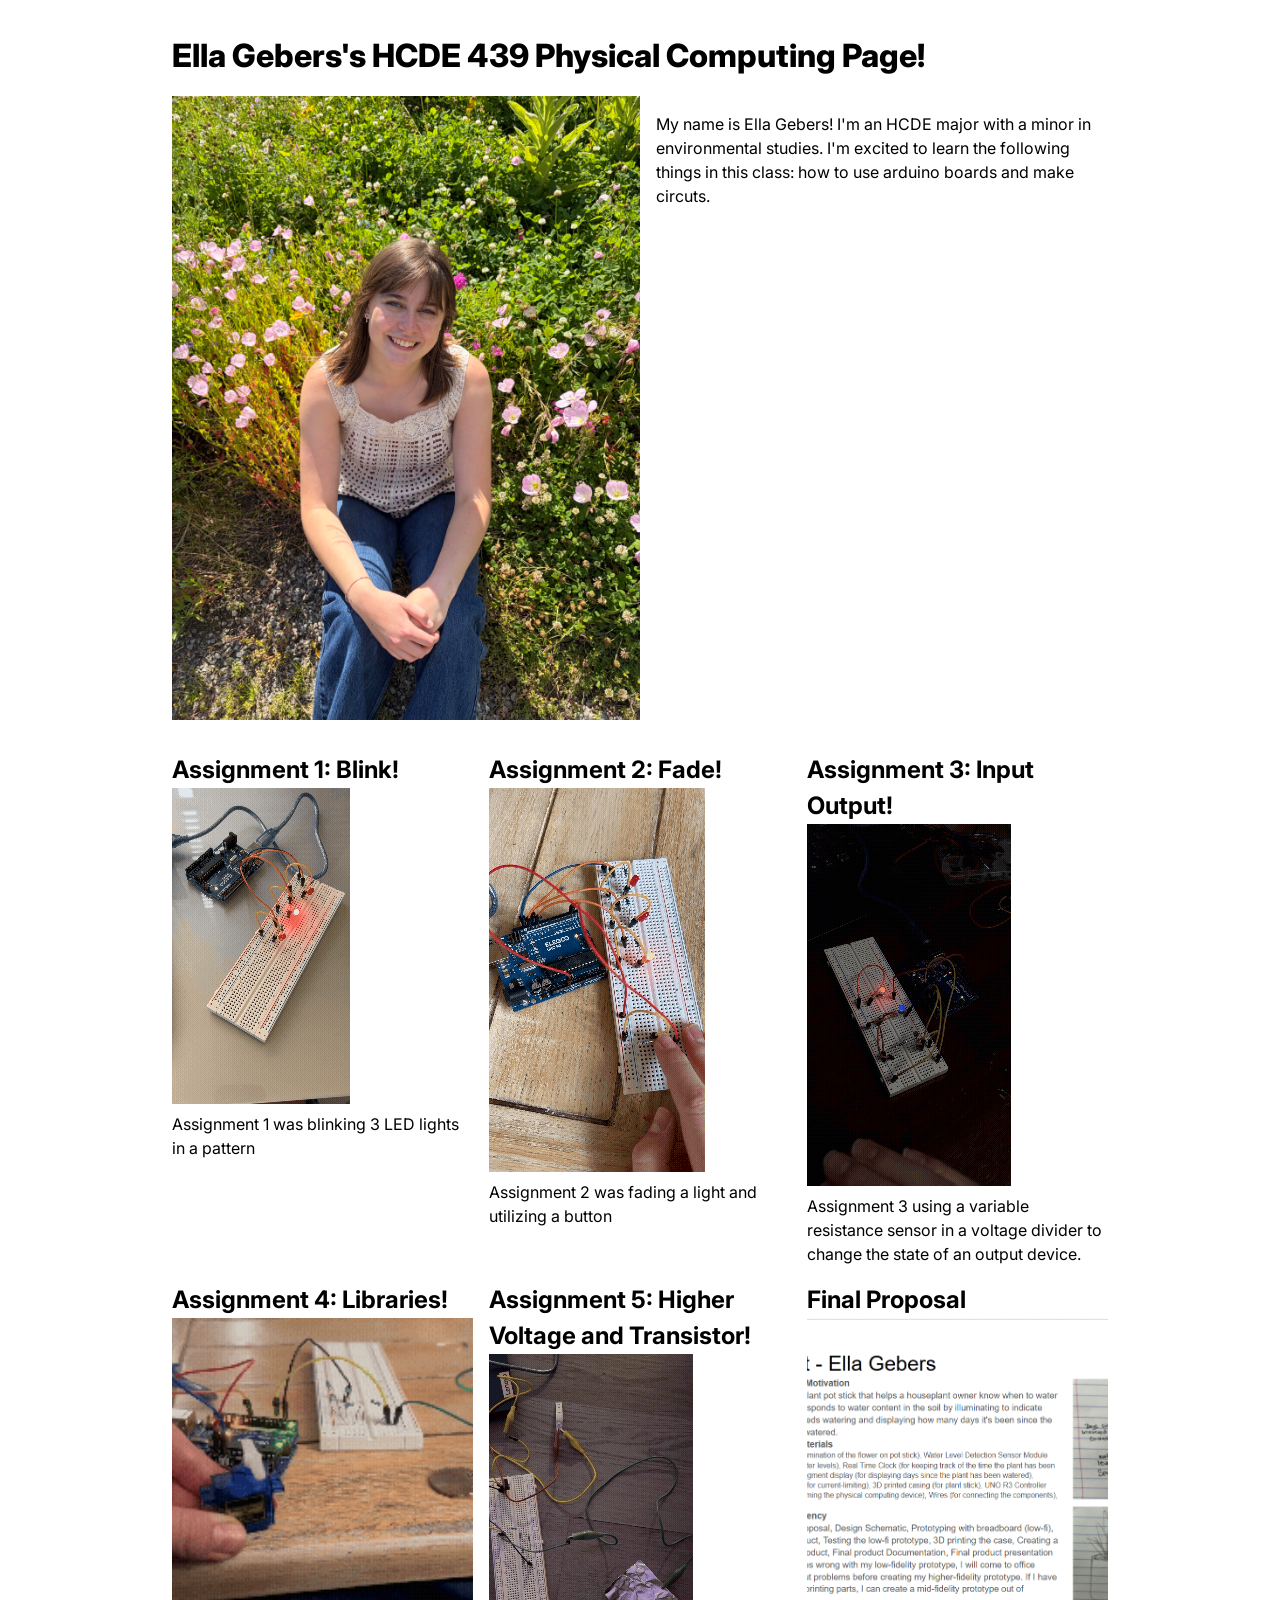
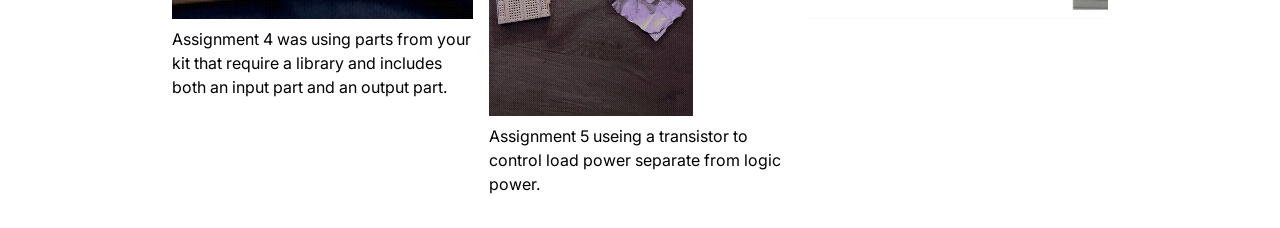
==== commit 4117c66b: "page format" ====
--- a/docs/index.html
+++ b/docs/index.html
@@ -67,7 +67,6 @@
           <h2>Final Proposal</h2>
           <img src="Proposal.png" />
         </a>
-        <p>My final project proposal.</p>
       </div>
     </div>
   </body>
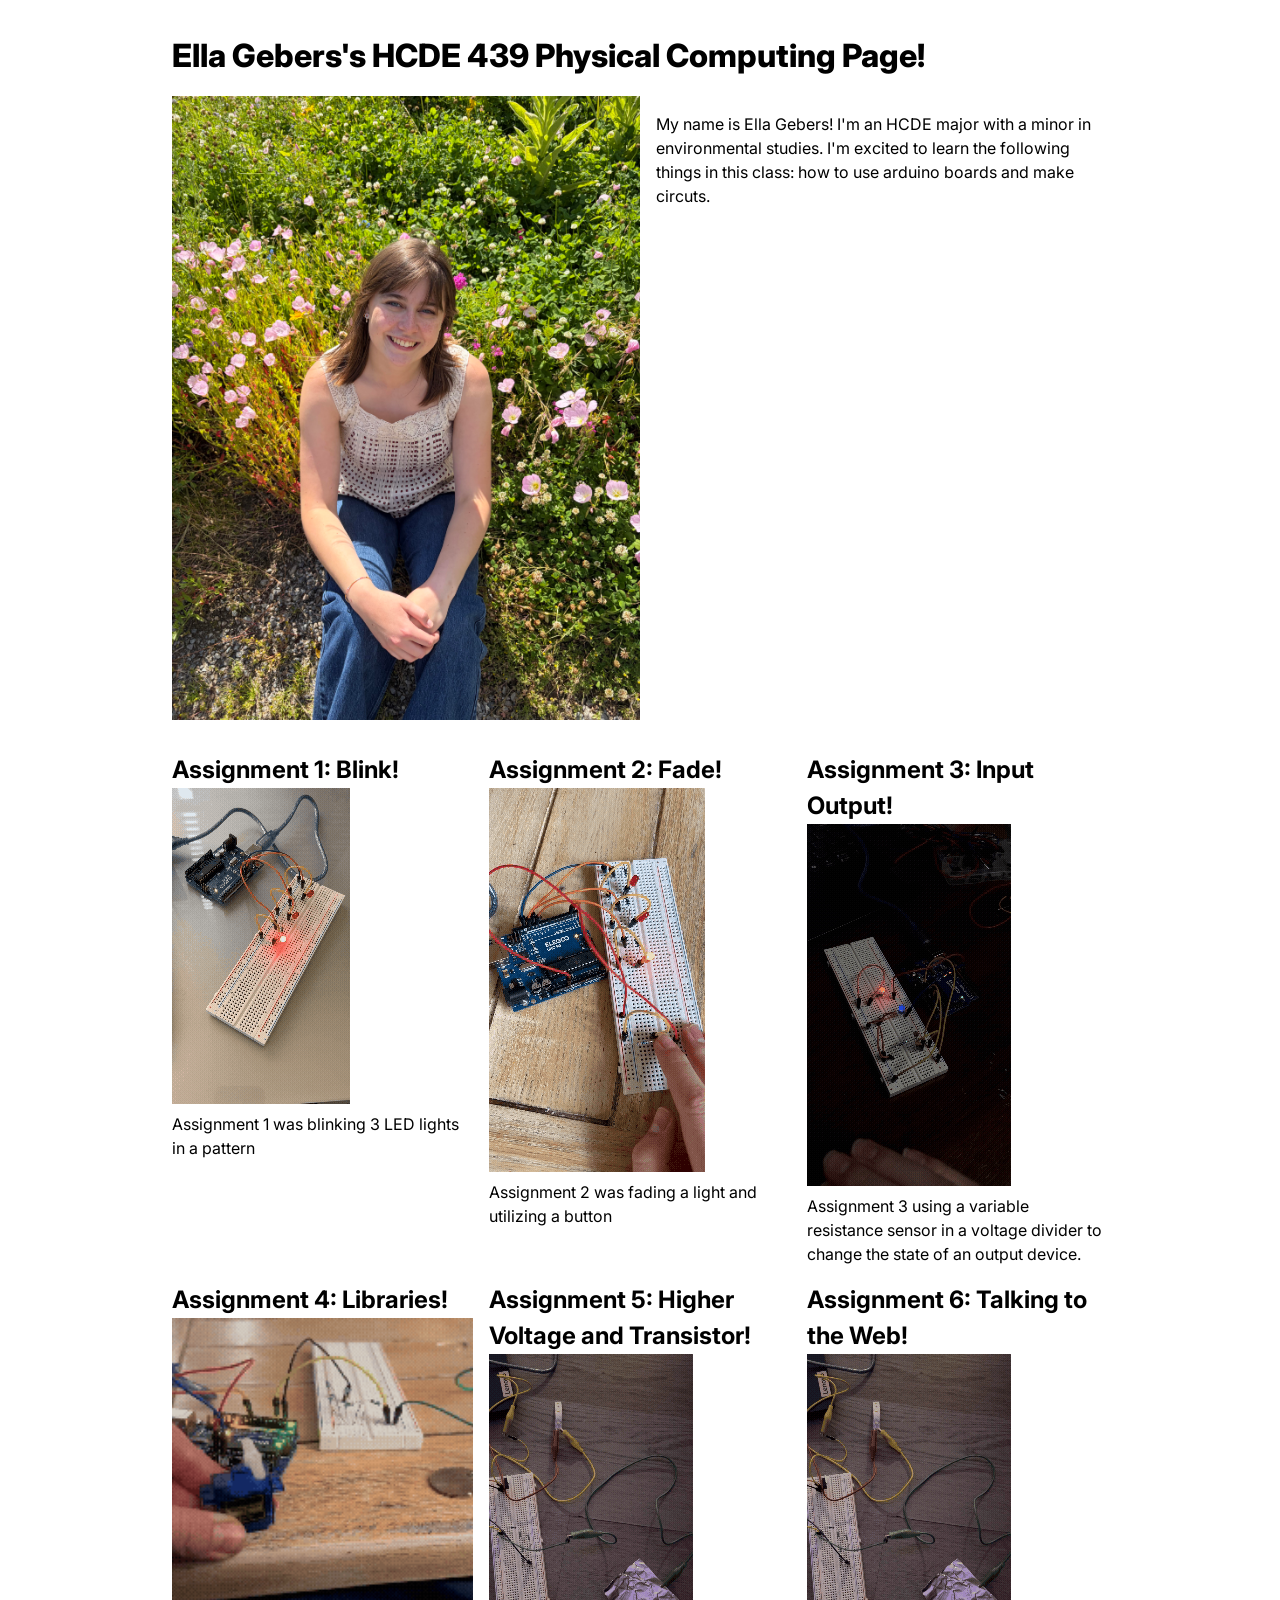
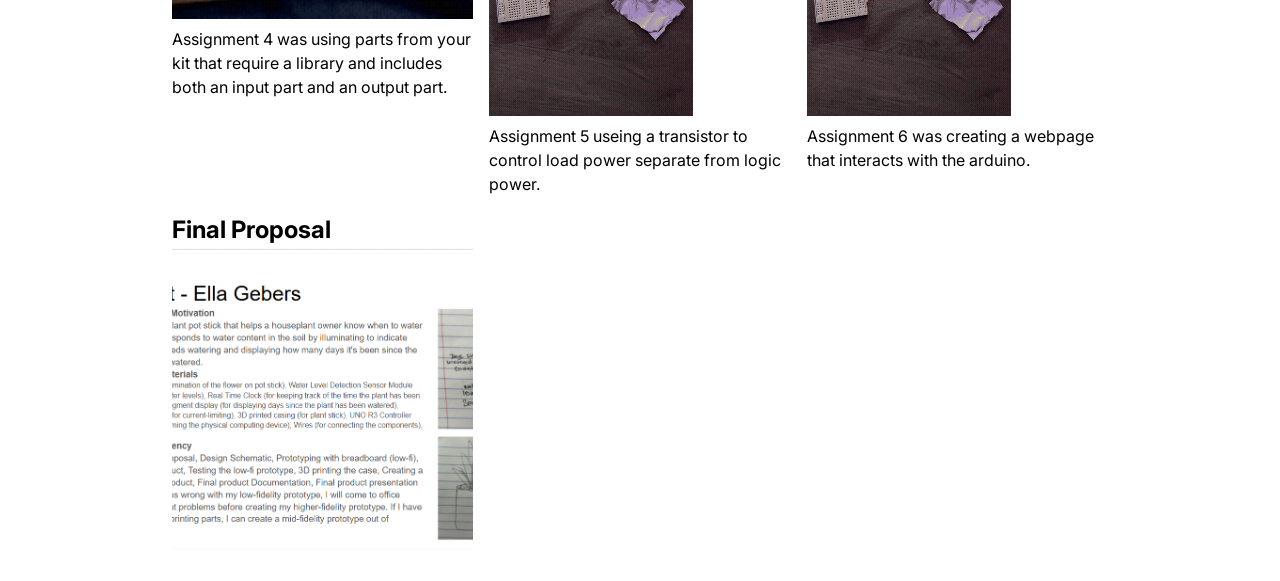
==== commit dddbbfdc: "updating homepage" ====
--- a/docs/index.html
+++ b/docs/index.html
@@ -63,6 +63,14 @@
       </div>
 
       <div class="assignment">
+        <a href="a6.html">
+          <h2>Assignment 6: Talking to the Web!</h2>
+          <img src="A5CircuitVideo.gif" />
+        </a>
+        <p>Assignment 6 was creating a webpage that interacts with the arduino. 
+      </div>
+
+      <div class="assignment">
         <a href="final.html">
           <h2>Final Proposal</h2>
           <img src="Proposal.png" />
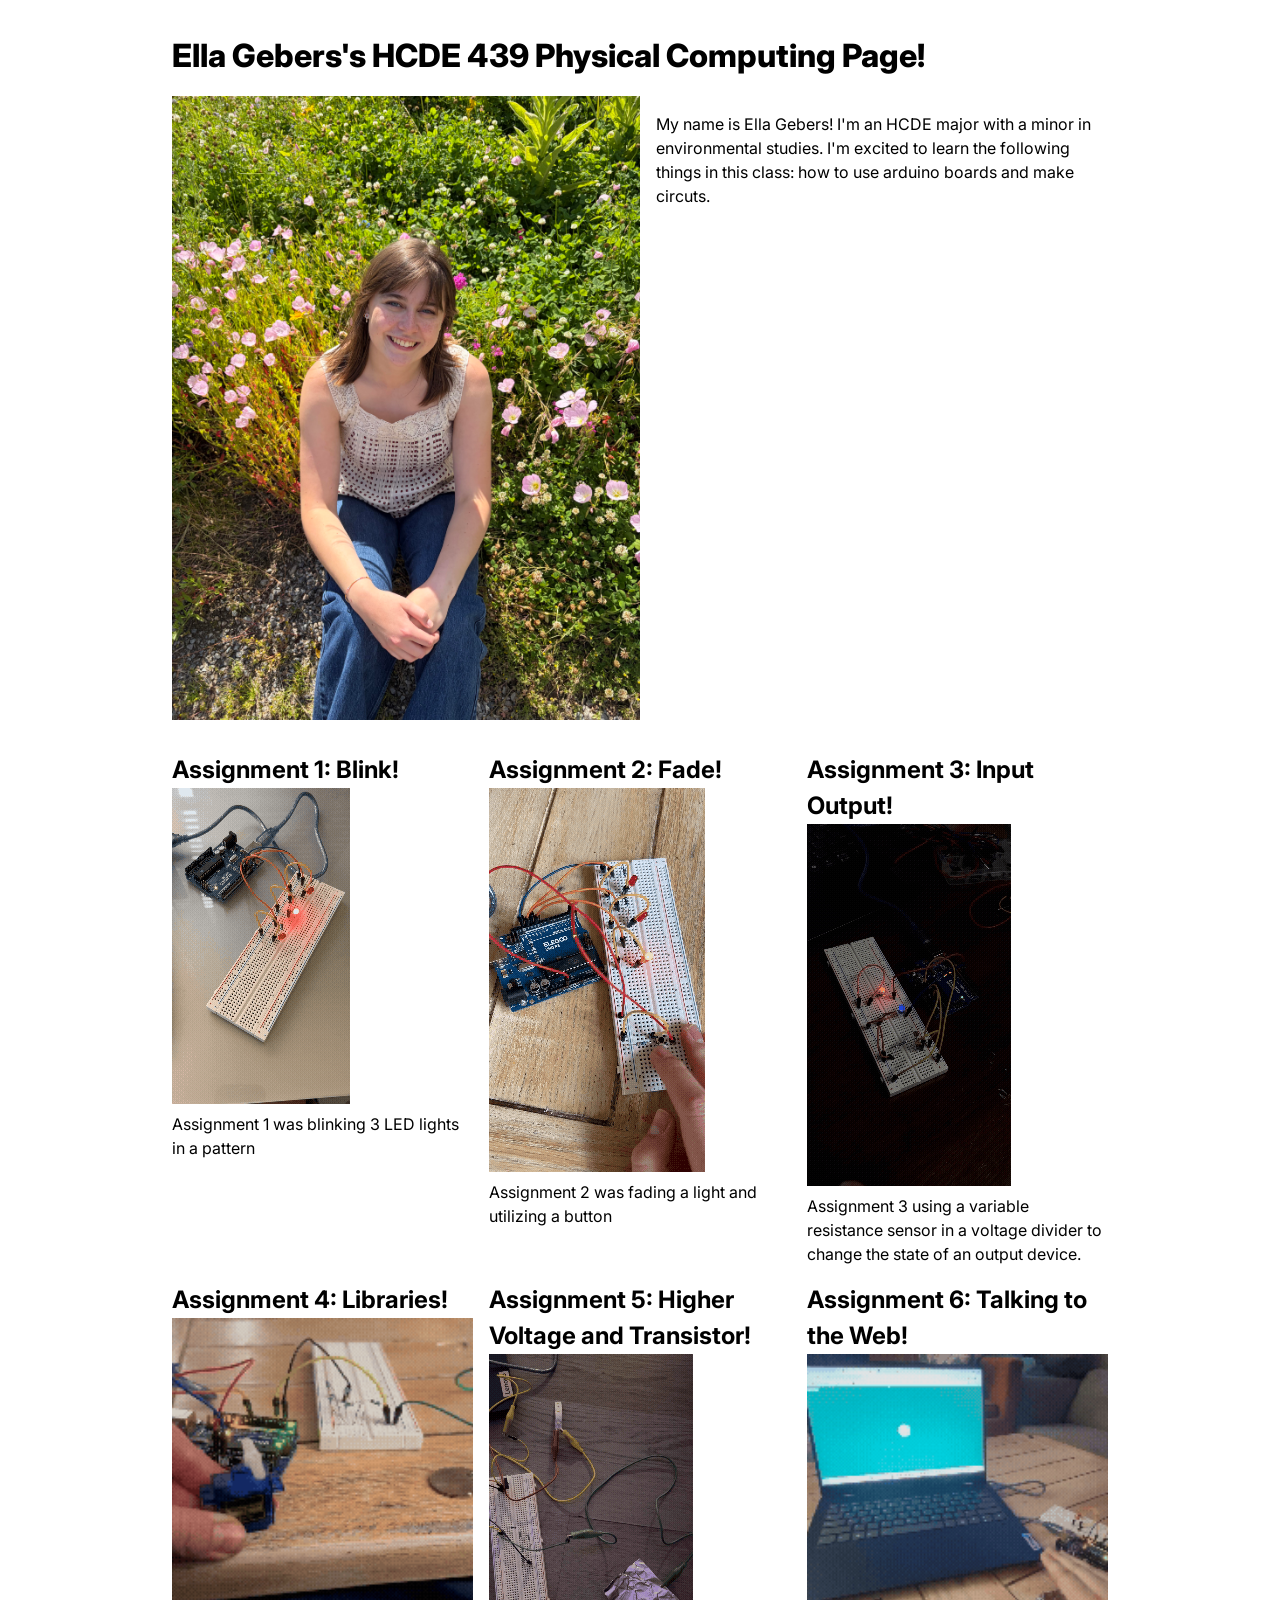
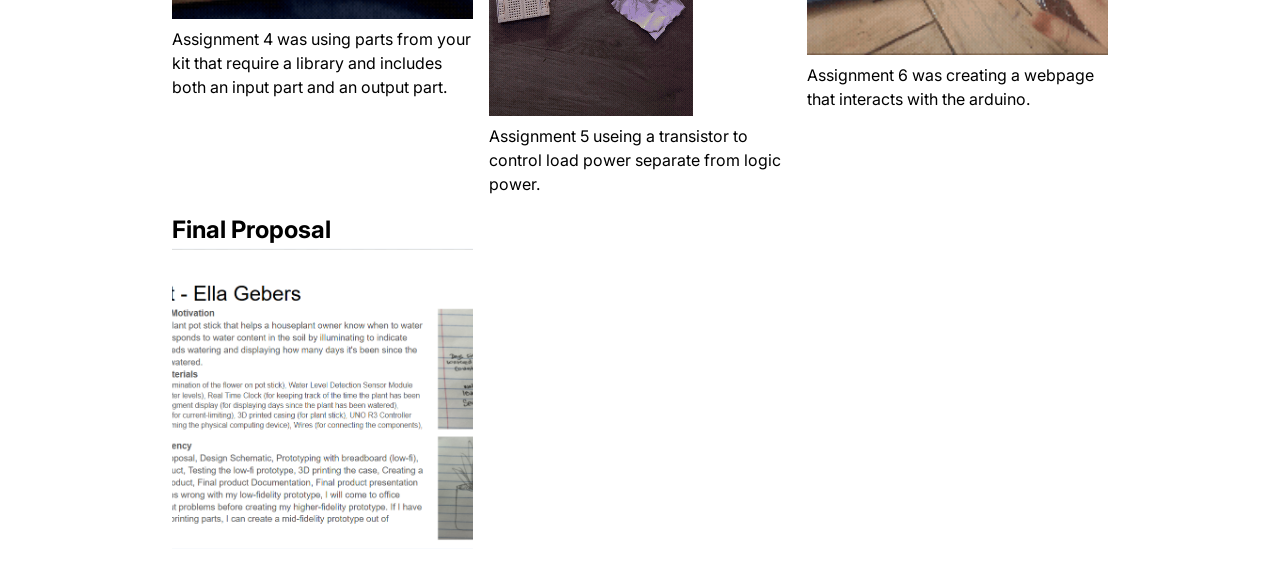
==== commit d2b8d579: "updating video" ====
--- a/docs/index.html
+++ b/docs/index.html
@@ -65,7 +65,7 @@
       <div class="assignment">
         <a href="a6.html">
           <h2>Assignment 6: Talking to the Web!</h2>
-          <img src="A5CircuitVideo.gif" />
+          <img src="A6Video.gif" />
         </a>
         <p>Assignment 6 was creating a webpage that interacts with the arduino. 
       </div>
